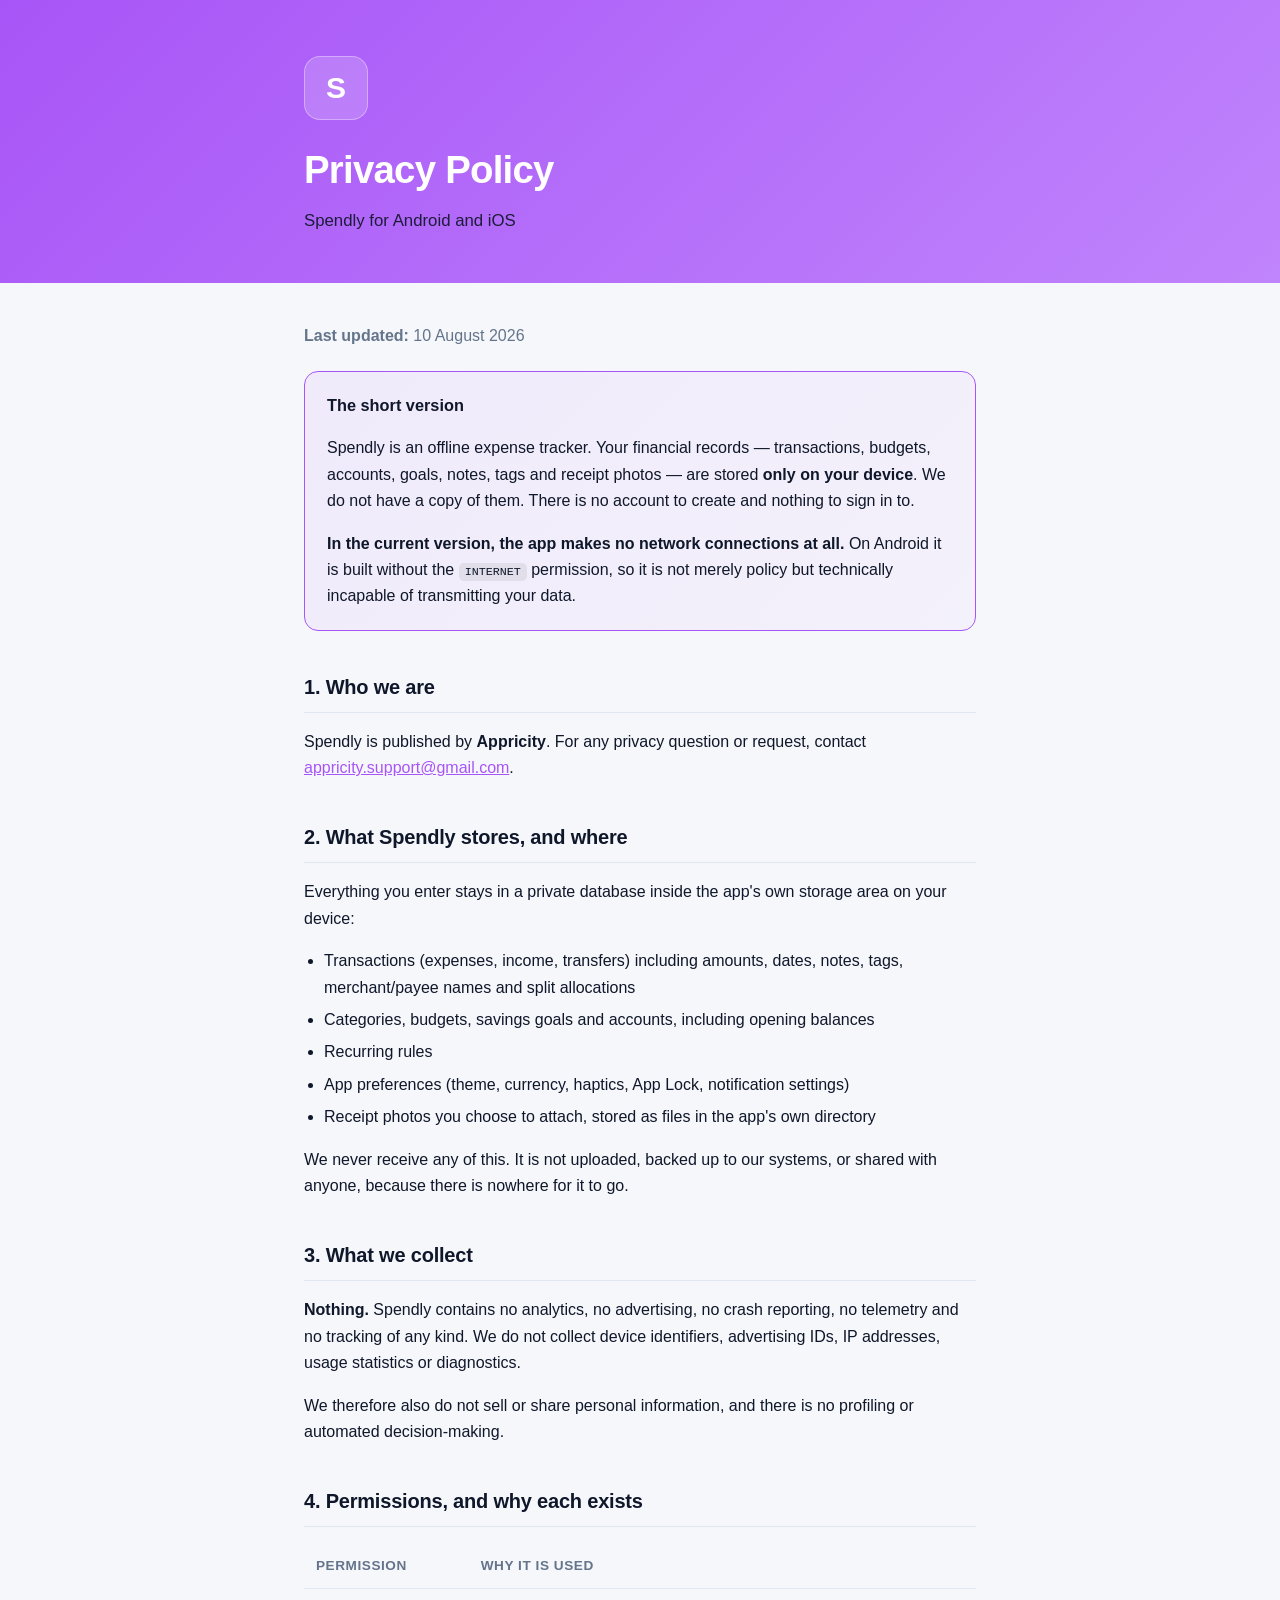
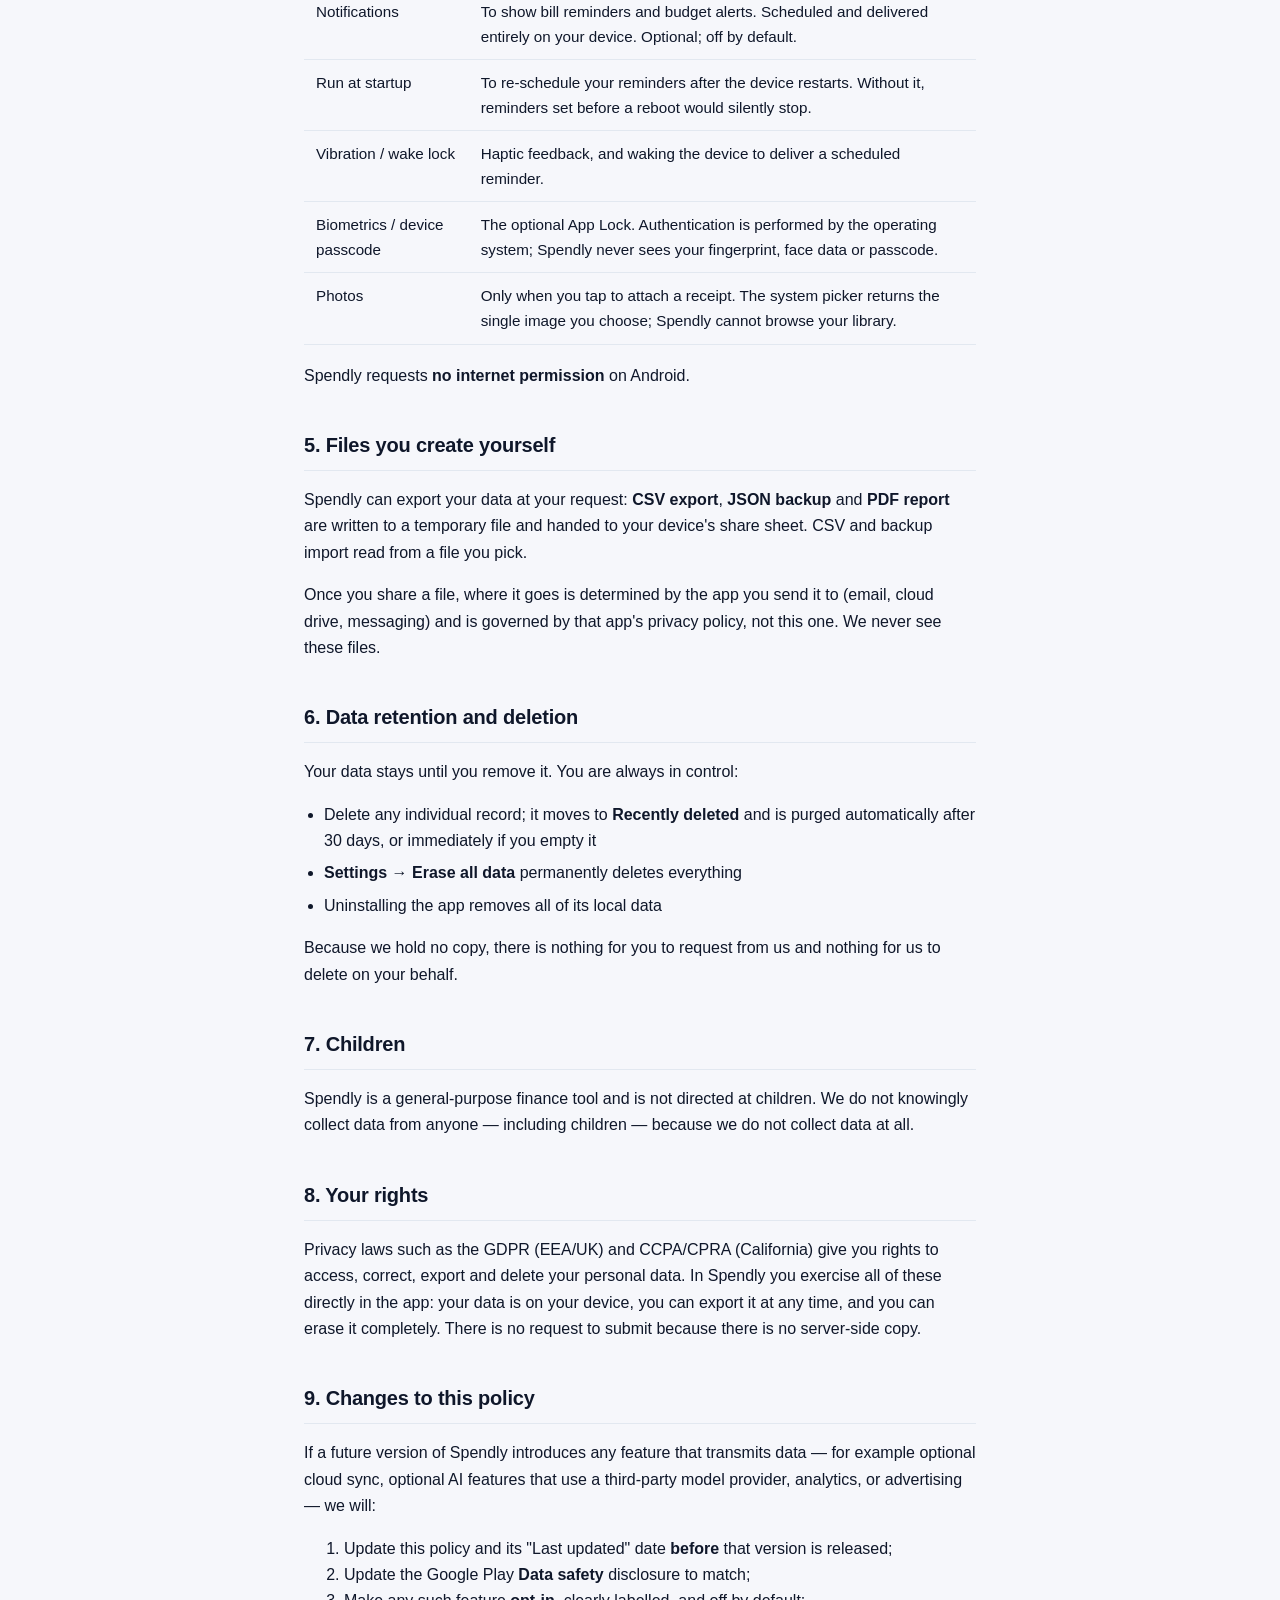
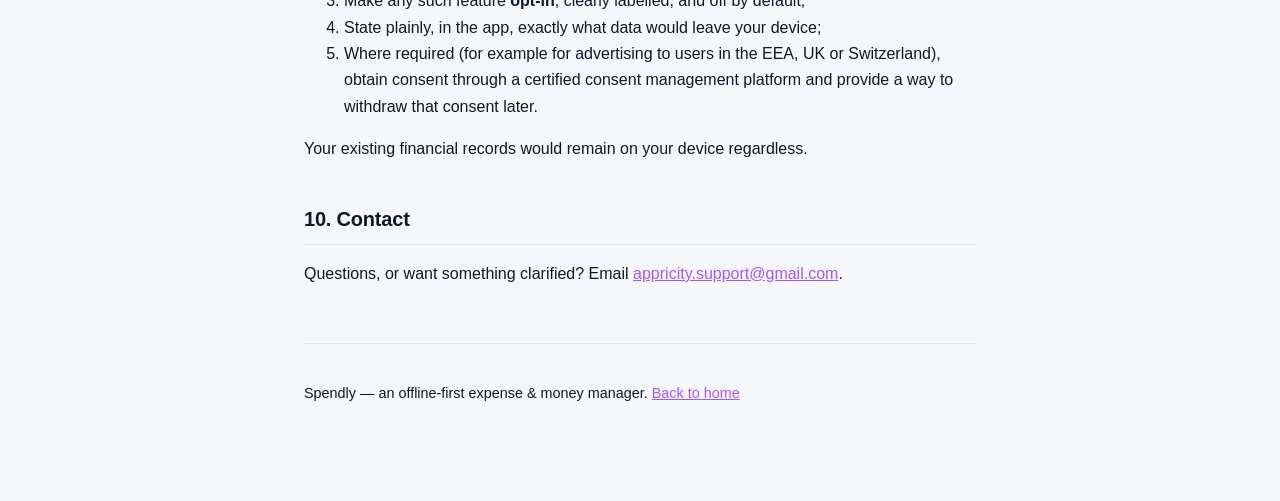
==== privacy.html @ 9eb7418b "Spendly site: landing page and privacy policy" ====
<!doctype html>
<html lang="en">
<head>
<meta charset="utf-8">
<meta name="viewport" content="width=device-width, initial-scale=1">
<title>Privacy Policy — Spendly</title>
<meta name="description" content="Spendly's privacy policy. Spendly is an offline expense tracker: your financial data stays on your device.">
<link rel="stylesheet" href="style.css">
</head>
<body>

<header class="hero">
  <div class="wrap">
    <div class="badge">S</div>
    <h1>Privacy Policy</h1>
    <p>Spendly for Android and iOS</p>
  </div>
</header>

<main class="wrap">

  <p class="muted"><strong>Last updated:</strong> 10 August 2026</p>

  <div class="card highlight">
    <h3 style="margin-top:0">The short version</h3>
    <p>Spendly is an offline expense tracker. Your financial records —
    transactions, budgets, accounts, goals, notes, tags and receipt photos —
    are stored <strong>only on your device</strong>. We do not have a copy of
    them. There is no account to create and nothing to sign in to.</p>
    <p style="margin-bottom:0"><strong>In the current version, the app makes no
    network connections at all.</strong> On Android it is built without the
    <code>INTERNET</code> permission, so it is not merely policy but
    technically incapable of transmitting your data.</p>
  </div>

  <h2>1. Who we are</h2>
  <p>Spendly is published by <strong>Appricity</strong>. For any privacy
  question or request, contact
  <a href="mailto:appricity.support@gmail.com">appricity.support@gmail.com</a>.</p>

  <h2>2. What Spendly stores, and where</h2>
  <p>Everything you enter stays in a private database inside the app's own
  storage area on your device:</p>
  <ul class="clean">
    <li>Transactions (expenses, income, transfers) including amounts, dates,
      notes, tags, merchant/payee names and split allocations</li>
    <li>Categories, budgets, savings goals and accounts, including opening
      balances</li>
    <li>Recurring rules</li>
    <li>App preferences (theme, currency, haptics, App Lock, notification
      settings)</li>
    <li>Receipt photos you choose to attach, stored as files in the app's own
      directory</li>
  </ul>
  <p>We never receive any of this. It is not uploaded, backed up to our
  systems, or shared with anyone, because there is nowhere for it to go.</p>

  <h2>3. What we collect</h2>
  <p><strong>Nothing.</strong> Spendly contains no analytics, no advertising,
  no crash reporting, no telemetry and no tracking of any kind. We do not
  collect device identifiers, advertising IDs, IP addresses, usage statistics
  or diagnostics.</p>
  <p>We therefore also do not sell or share personal information, and there is
  no profiling or automated decision-making.</p>

  <h2>4. Permissions, and why each exists</h2>
  <table>
    <tr><th>Permission</th><th>Why it is used</th></tr>
    <tr><td>Notifications</td><td>To show bill reminders and budget alerts.
      Scheduled and delivered entirely on your device. Optional; off by
      default.</td></tr>
    <tr><td>Run at startup</td><td>To re-schedule your reminders after the
      device restarts. Without it, reminders set before a reboot would
      silently stop.</td></tr>
    <tr><td>Vibration / wake lock</td><td>Haptic feedback, and waking the
      device to deliver a scheduled reminder.</td></tr>
    <tr><td>Biometrics / device passcode</td><td>The optional App Lock.
      Authentication is performed by the operating system; Spendly never sees
      your fingerprint, face data or passcode.</td></tr>
    <tr><td>Photos</td><td>Only when you tap to attach a receipt. The system
      picker returns the single image you choose; Spendly cannot browse your
      library.</td></tr>
  </table>
  <p>Spendly requests <strong>no internet permission</strong> on Android.</p>

  <h2>5. Files you create yourself</h2>
  <p>Spendly can export your data at your request: <strong>CSV export</strong>,
  <strong>JSON backup</strong> and <strong>PDF report</strong> are written to a
  temporary file and handed to your device's share sheet. CSV and backup import
  read from a file you pick.</p>
  <p>Once you share a file, where it goes is determined by the app you send it
  to (email, cloud drive, messaging) and is governed by that app's privacy
  policy, not this one. We never see these files.</p>

  <h2>6. Data retention and deletion</h2>
  <p>Your data stays until you remove it. You are always in control:</p>
  <ul class="clean">
    <li>Delete any individual record; it moves to <strong>Recently
      deleted</strong> and is purged automatically after 30 days, or
      immediately if you empty it</li>
    <li><strong>Settings → Erase all data</strong> permanently deletes
      everything</li>
    <li>Uninstalling the app removes all of its local data</li>
  </ul>
  <p>Because we hold no copy, there is nothing for you to request from us and
  nothing for us to delete on your behalf.</p>

  <h2>7. Children</h2>
  <p>Spendly is a general-purpose finance tool and is not directed at children.
  We do not knowingly collect data from anyone — including children — because
  we do not collect data at all.</p>

  <h2>8. Your rights</h2>
  <p>Privacy laws such as the GDPR (EEA/UK) and CCPA/CPRA (California) give you
  rights to access, correct, export and delete your personal data. In Spendly
  you exercise all of these directly in the app: your data is on your device,
  you can export it at any time, and you can erase it completely. There is no
  request to submit because there is no server-side copy.</p>

  <h2>9. Changes to this policy</h2>
  <p>If a future version of Spendly introduces any feature that transmits data
  — for example optional cloud sync, optional AI features that use a
  third-party model provider, analytics, or advertising — we will:</p>
  <ol>
    <li>Update this policy and its "Last updated" date <strong>before</strong>
      that version is released;</li>
    <li>Update the Google Play <strong>Data safety</strong> disclosure to
      match;</li>
    <li>Make any such feature <strong>opt-in</strong>, clearly labelled, and
      off by default;</li>
    <li>State plainly, in the app, exactly what data would leave your
      device;</li>
    <li>Where required (for example for advertising to users in the EEA, UK or
      Switzerland), obtain consent through a certified consent management
      platform and provide a way to withdraw that consent later.</li>
  </ol>
  <p>Your existing financial records would remain on your device regardless.</p>

  <h2>10. Contact</h2>
  <p>Questions, or want something clarified? Email
  <a href="mailto:appricity.support@gmail.com">appricity.support@gmail.com</a>.</p>

  <footer>
    <p>Spendly — an offline-first expense &amp; money manager.
    <a href="index.html">Back to home</a></p>
  </footer>

</main>
</body>
</html>
---- style.css ----
/* Spendly site — self-contained, no external requests.
   A privacy policy that loaded third-party fonts and trackers would be
   its own punchline, so everything here is local. */

:root {
  --accent: #a855f7;
  --accent-2: #c084fc;
  --bg: #f6f7fb;
  --surface: #ffffff;
  --text: #0f172a;
  --muted: #64748b;
  --line: #e2e8f0;
}

@media (prefers-color-scheme: dark) {
  :root {
    --bg: #0b1220;
    --surface: #0f172a;
    --text: #f8fafc;
    --muted: #94a3b8;
    --line: #1e293b;
  }
}

* { box-sizing: border-box; }

body {
  margin: 0;
  padding: 0;
  background: var(--bg);
  color: var(--text);
  font-family: -apple-system, BlinkMacSystemFont, "Segoe UI", Roboto,
    "Helvetica Neue", Arial, sans-serif;
  line-height: 1.65;
  -webkit-font-smoothing: antialiased;
}

.wrap { max-width: 720px; margin: 0 auto; padding: 0 24px 80px; }

header.hero {
  background: linear-gradient(135deg, var(--accent), var(--accent-2));
  color: #fff;
  padding: 56px 24px 48px;
  margin-bottom: 40px;
}

header.hero .wrap { padding-bottom: 0; }

.badge {
  display: inline-flex;
  align-items: center;
  justify-content: center;
  width: 64px; height: 64px;
  border-radius: 16px;
  background: rgba(255, 255, 255, 0.18);
  border: 1px solid rgba(255, 255, 255, 0.35);
  font-size: 30px; font-weight: 700;
  margin-bottom: 18px;
}

header.hero h1 { margin: 0 0 6px; font-size: 2.4rem; letter-spacing: -0.02em; }
header.hero p { margin: 0; opacity: 0.92; font-size: 1.05rem; }

h2 {
  margin: 40px 0 12px;
  font-size: 1.25rem;
  letter-spacing: -0.01em;
  padding-bottom: 8px;
  border-bottom: 1px solid var(--line);
}

h3 { margin: 28px 0 8px; font-size: 1.02rem; }

p, li { color: var(--text); }
.muted { color: var(--muted); }

a { color: var(--accent); }
@media (prefers-color-scheme: dark) { a { color: var(--accent-2); } }

.card {
  background: var(--surface);
  border: 1px solid var(--line);
  border-radius: 14px;
  padding: 20px 22px;
  margin: 22px 0;
}

.card.highlight {
  border-color: var(--accent);
  background: linear-gradient(
    135deg, rgba(168, 85, 247, 0.08), rgba(192, 132, 252, 0.05));
}

table { width: 100%; border-collapse: collapse; margin: 18px 0; font-size: 0.95rem; }
th, td { text-align: left; padding: 10px 12px; border-bottom: 1px solid var(--line); vertical-align: top; }
th { color: var(--muted); font-weight: 600; font-size: 0.85rem; text-transform: uppercase; letter-spacing: 0.04em; }

code {
  background: rgba(127, 127, 127, 0.14);
  padding: 2px 6px; border-radius: 5px;
  font-size: 0.9em;
}

footer {
  border-top: 1px solid var(--line);
  margin-top: 56px; padding-top: 24px;
  color: var(--muted); font-size: 0.9rem;
}

.cta {
  display: inline-block;
  background: var(--accent); color: #fff;
  text-decoration: none; font-weight: 600;
  padding: 12px 22px; border-radius: 12px;
  margin-top: 8px;
}

ul.clean { padding-left: 20px; }
ul.clean li { margin: 6px 0; }
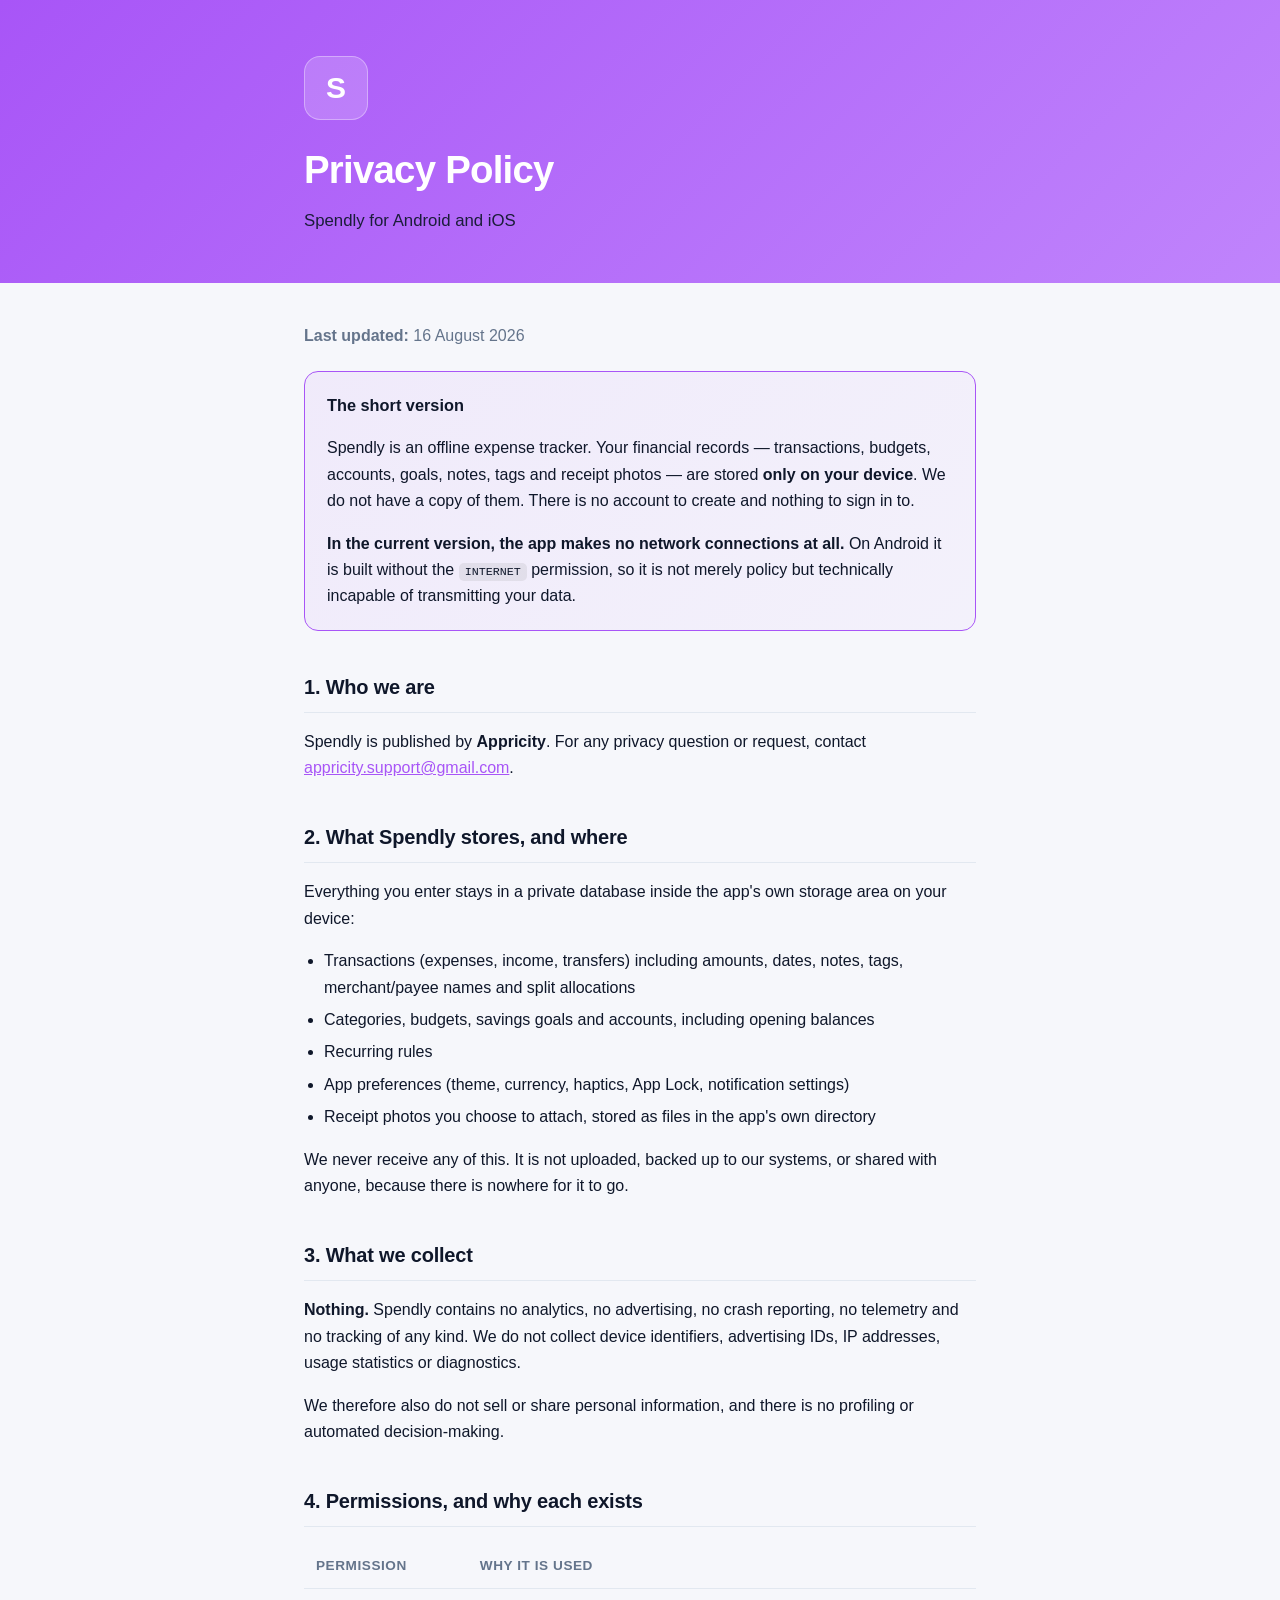
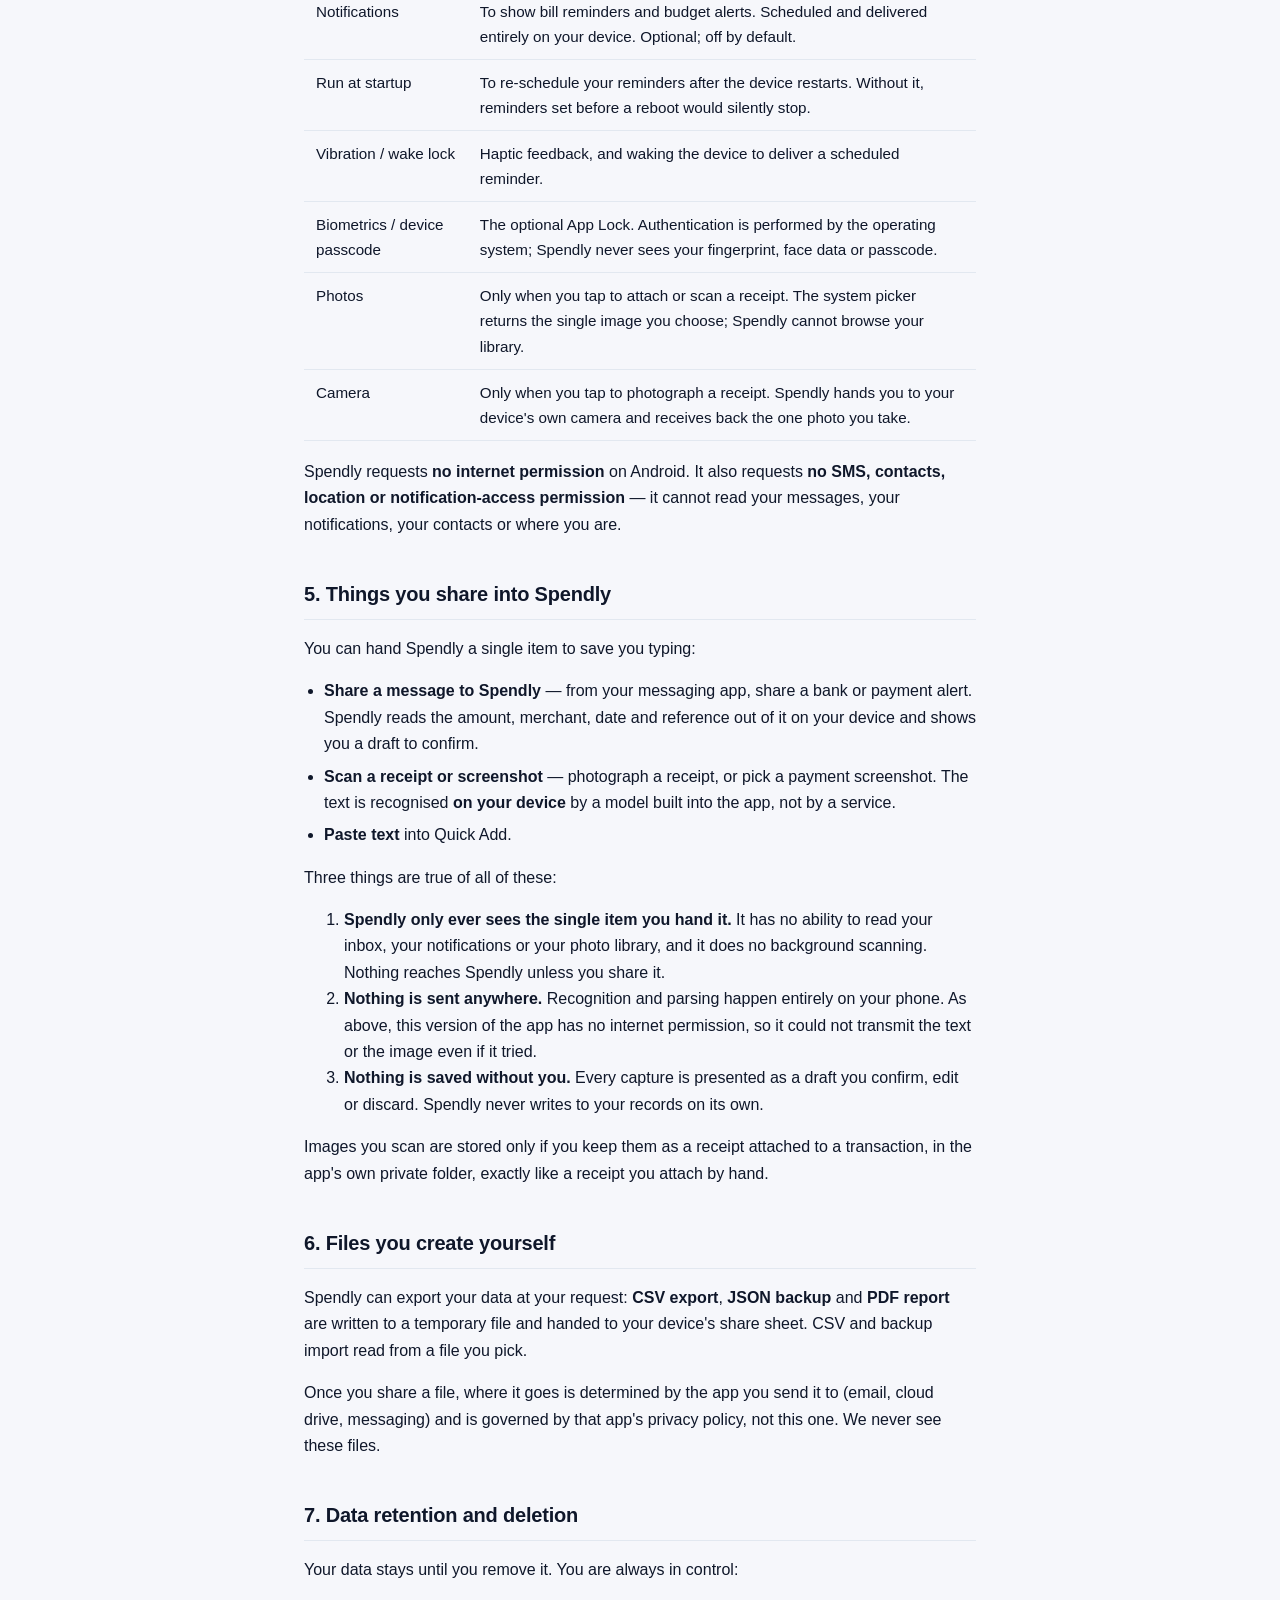
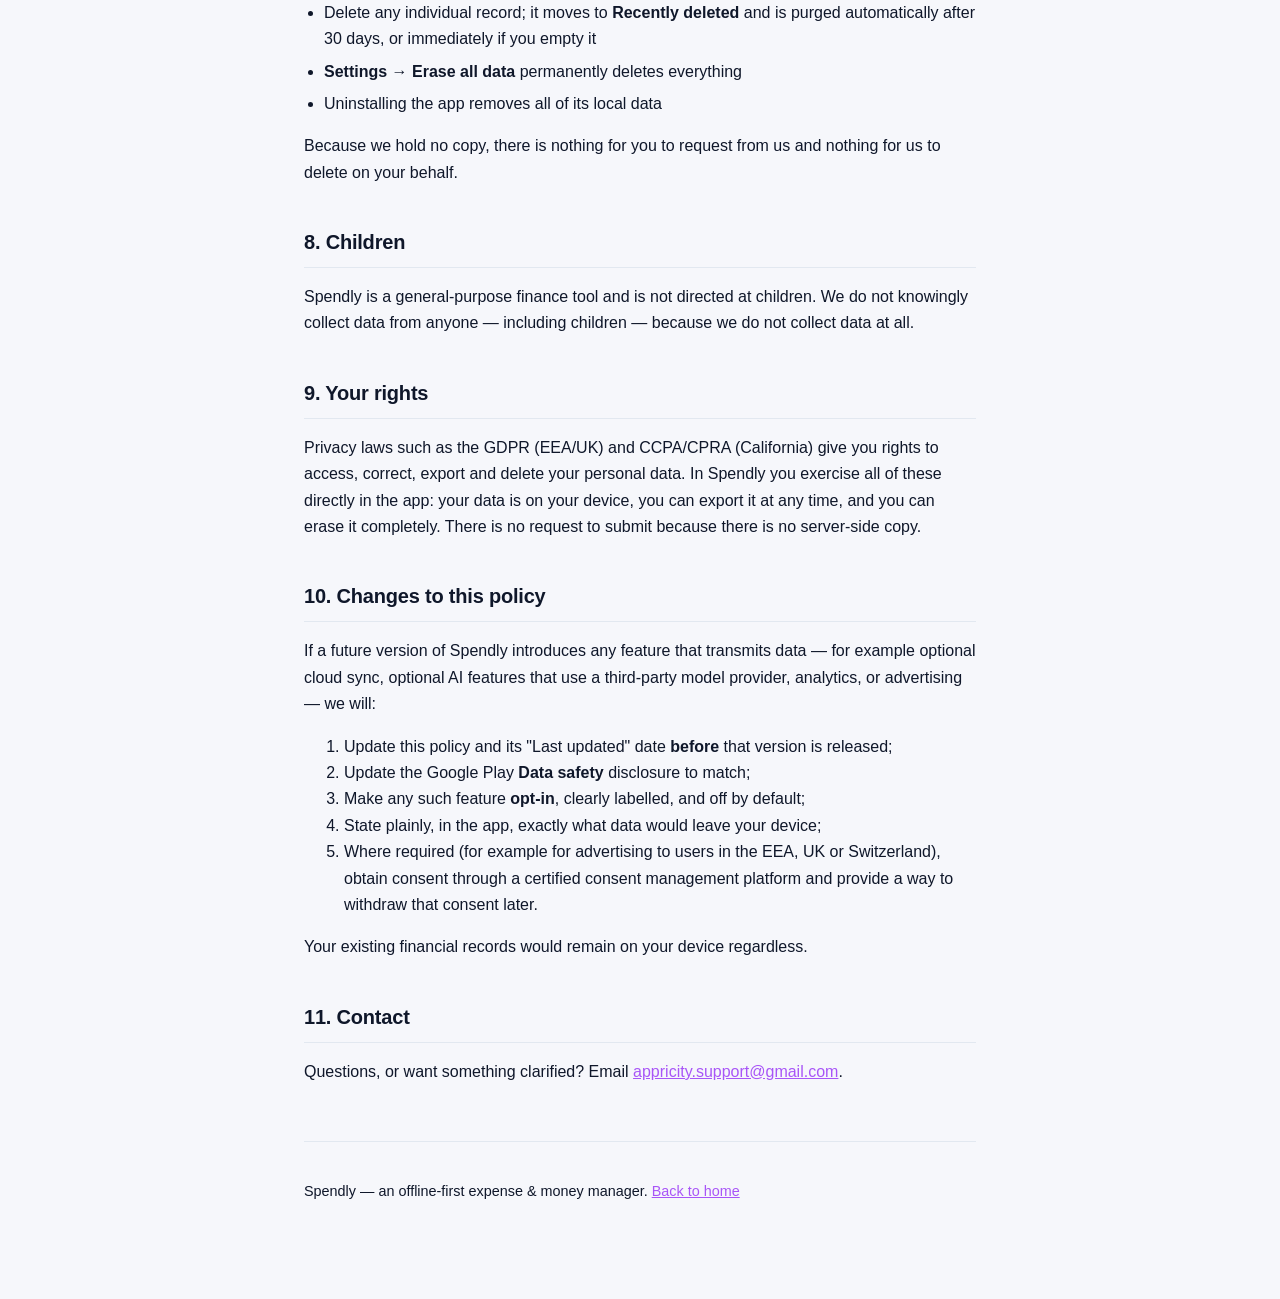
==== commit 675be5dc: "Document capture features: shared messages and receipt scanning Mirrors docs/PRIVACY.md in the app r" ====
--- a/privacy.html
+++ b/privacy.html
@@ -19,7 +19,7 @@
 
 <main class="wrap">
 
-  <p class="muted"><strong>Last updated:</strong> 10 August 2026</p>
+  <p class="muted"><strong>Last updated:</strong> 16 August 2026</p>
 
   <div class="card highlight">
     <h3 style="margin-top:0">The short version</h3>
@@ -77,13 +77,49 @@
     <tr><td>Biometrics / device passcode</td><td>The optional App Lock.
       Authentication is performed by the operating system; Spendly never sees
       your fingerprint, face data or passcode.</td></tr>
-    <tr><td>Photos</td><td>Only when you tap to attach a receipt. The system
-      picker returns the single image you choose; Spendly cannot browse your
-      library.</td></tr>
+    <tr><td>Photos</td><td>Only when you tap to attach or scan a receipt. The
+      system picker returns the single image you choose; Spendly cannot browse
+      your library.</td></tr>
+    <tr><td>Camera</td><td>Only when you tap to photograph a receipt. Spendly
+      hands you to your device's own camera and receives back the one photo you
+      take.</td></tr>
   </table>
-  <p>Spendly requests <strong>no internet permission</strong> on Android.</p>
+  <p>Spendly requests <strong>no internet permission</strong> on Android. It
+  also requests <strong>no SMS, contacts, location or notification-access
+  permission</strong> — it cannot read your messages, your notifications, your
+  contacts or where you are.</p>
 
-  <h2>5. Files you create yourself</h2>
+  <h2>5. Things you share into Spendly</h2>
+  <p>You can hand Spendly a single item to save you typing:</p>
+  <ul class="clean">
+    <li><strong>Share a message to Spendly</strong> — from your messaging app,
+      share a bank or payment alert. Spendly reads the amount, merchant, date
+      and reference out of it on your device and shows you a draft to
+      confirm.</li>
+    <li><strong>Scan a receipt or screenshot</strong> — photograph a receipt,
+      or pick a payment screenshot. The text is recognised <strong>on your
+      device</strong> by a model built into the app, not by a service.</li>
+    <li><strong>Paste text</strong> into Quick Add.</li>
+  </ul>
+  <p>Three things are true of all of these:</p>
+  <ol>
+    <li><strong>Spendly only ever sees the single item you hand it.</strong> It
+      has no ability to read your inbox, your notifications or your photo
+      library, and it does no background scanning. Nothing reaches Spendly
+      unless you share it.</li>
+    <li><strong>Nothing is sent anywhere.</strong> Recognition and parsing
+      happen entirely on your phone. As above, this version of the app has no
+      internet permission, so it could not transmit the text or the image even
+      if it tried.</li>
+    <li><strong>Nothing is saved without you.</strong> Every capture is
+      presented as a draft you confirm, edit or discard. Spendly never writes
+      to your records on its own.</li>
+  </ol>
+  <p>Images you scan are stored only if you keep them as a receipt attached to
+  a transaction, in the app's own private folder, exactly like a receipt you
+  attach by hand.</p>
+
+  <h2>6. Files you create yourself</h2>
   <p>Spendly can export your data at your request: <strong>CSV export</strong>,
   <strong>JSON backup</strong> and <strong>PDF report</strong> are written to a
   temporary file and handed to your device's share sheet. CSV and backup import
@@ -92,7 +128,7 @@
   to (email, cloud drive, messaging) and is governed by that app's privacy
   policy, not this one. We never see these files.</p>
 
-  <h2>6. Data retention and deletion</h2>
+  <h2>7. Data retention and deletion</h2>
   <p>Your data stays until you remove it. You are always in control:</p>
   <ul class="clean">
     <li>Delete any individual record; it moves to <strong>Recently
@@ -105,19 +141,19 @@
   <p>Because we hold no copy, there is nothing for you to request from us and
   nothing for us to delete on your behalf.</p>
 
-  <h2>7. Children</h2>
+  <h2>8. Children</h2>
   <p>Spendly is a general-purpose finance tool and is not directed at children.
   We do not knowingly collect data from anyone — including children — because
   we do not collect data at all.</p>
 
-  <h2>8. Your rights</h2>
+  <h2>9. Your rights</h2>
   <p>Privacy laws such as the GDPR (EEA/UK) and CCPA/CPRA (California) give you
   rights to access, correct, export and delete your personal data. In Spendly
   you exercise all of these directly in the app: your data is on your device,
   you can export it at any time, and you can erase it completely. There is no
   request to submit because there is no server-side copy.</p>
 
-  <h2>9. Changes to this policy</h2>
+  <h2>10. Changes to this policy</h2>
   <p>If a future version of Spendly introduces any feature that transmits data
   — for example optional cloud sync, optional AI features that use a
   third-party model provider, analytics, or advertising — we will:</p>
@@ -136,7 +172,7 @@
   </ol>
   <p>Your existing financial records would remain on your device regardless.</p>
 
-  <h2>10. Contact</h2>
+  <h2>11. Contact</h2>
   <p>Questions, or want something clarified? Email
   <a href="mailto:appricity.support@gmail.com">appricity.support@gmail.com</a>.</p>
 
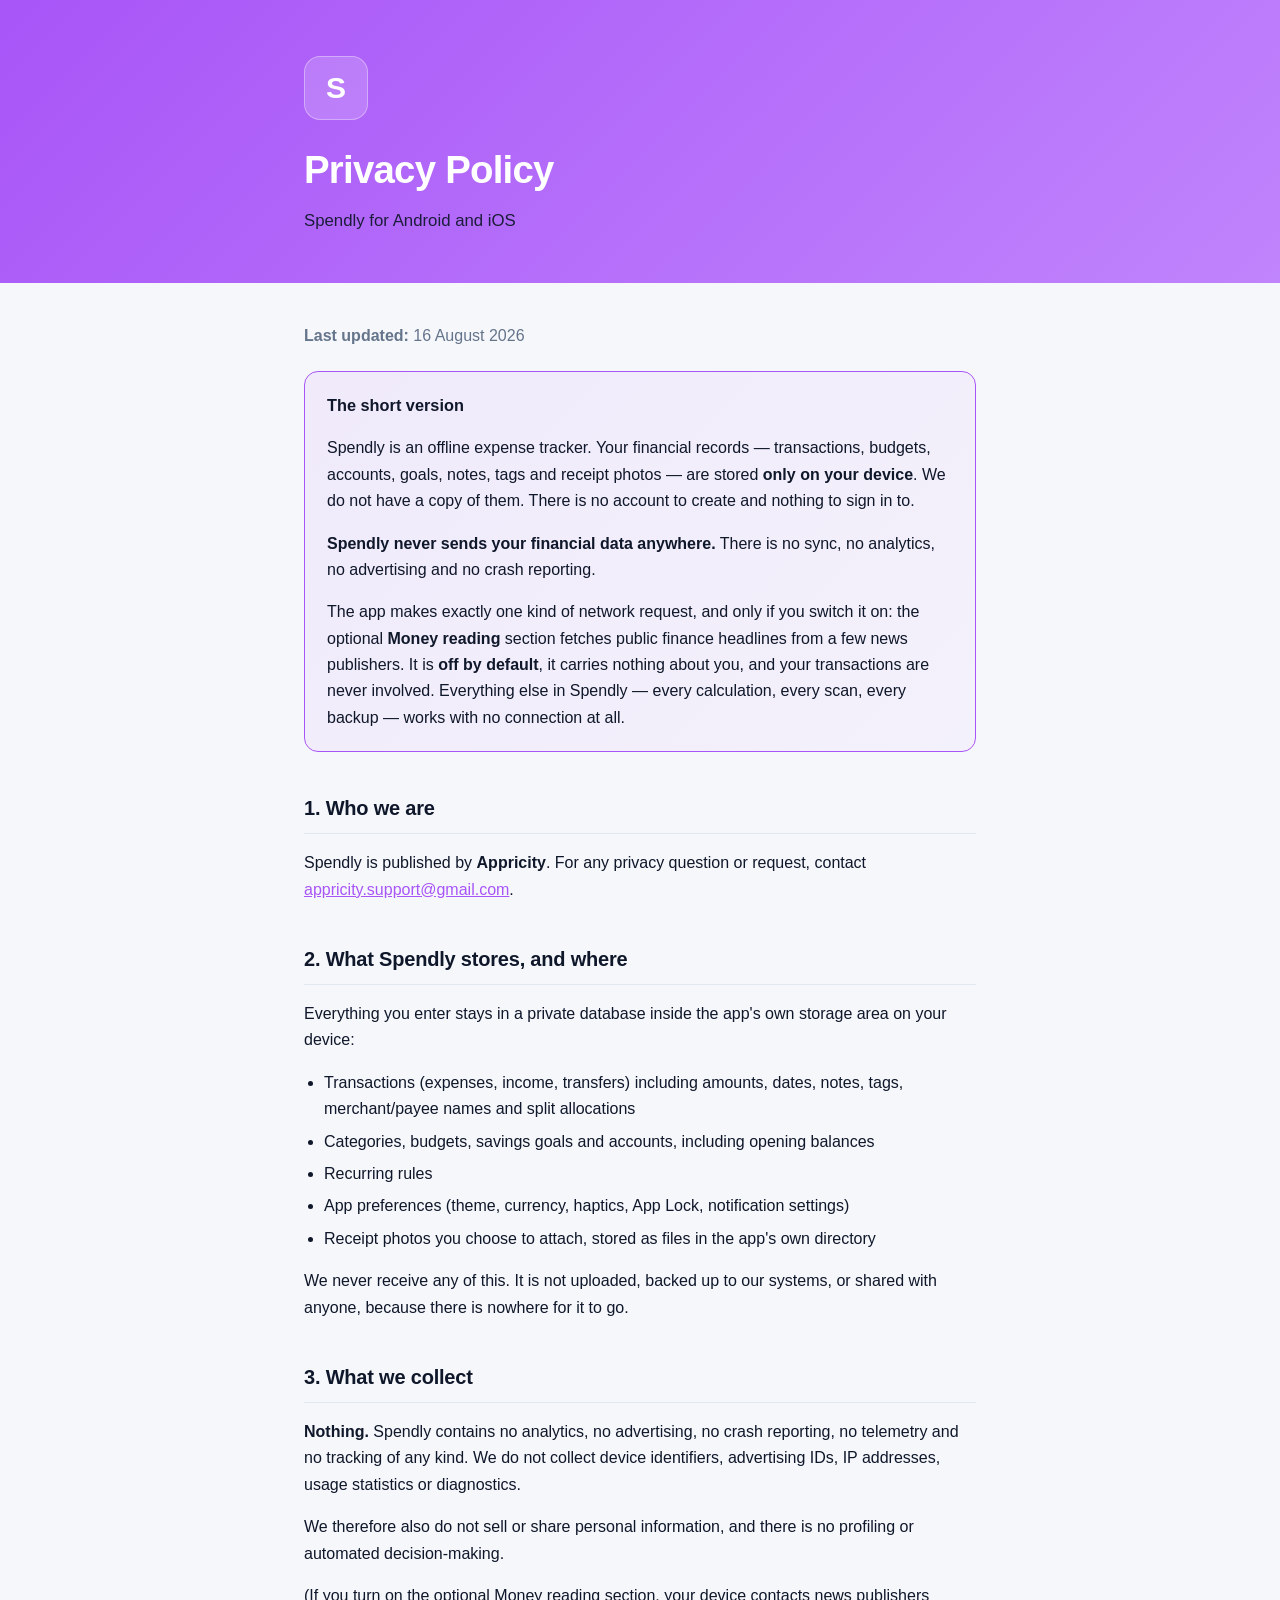
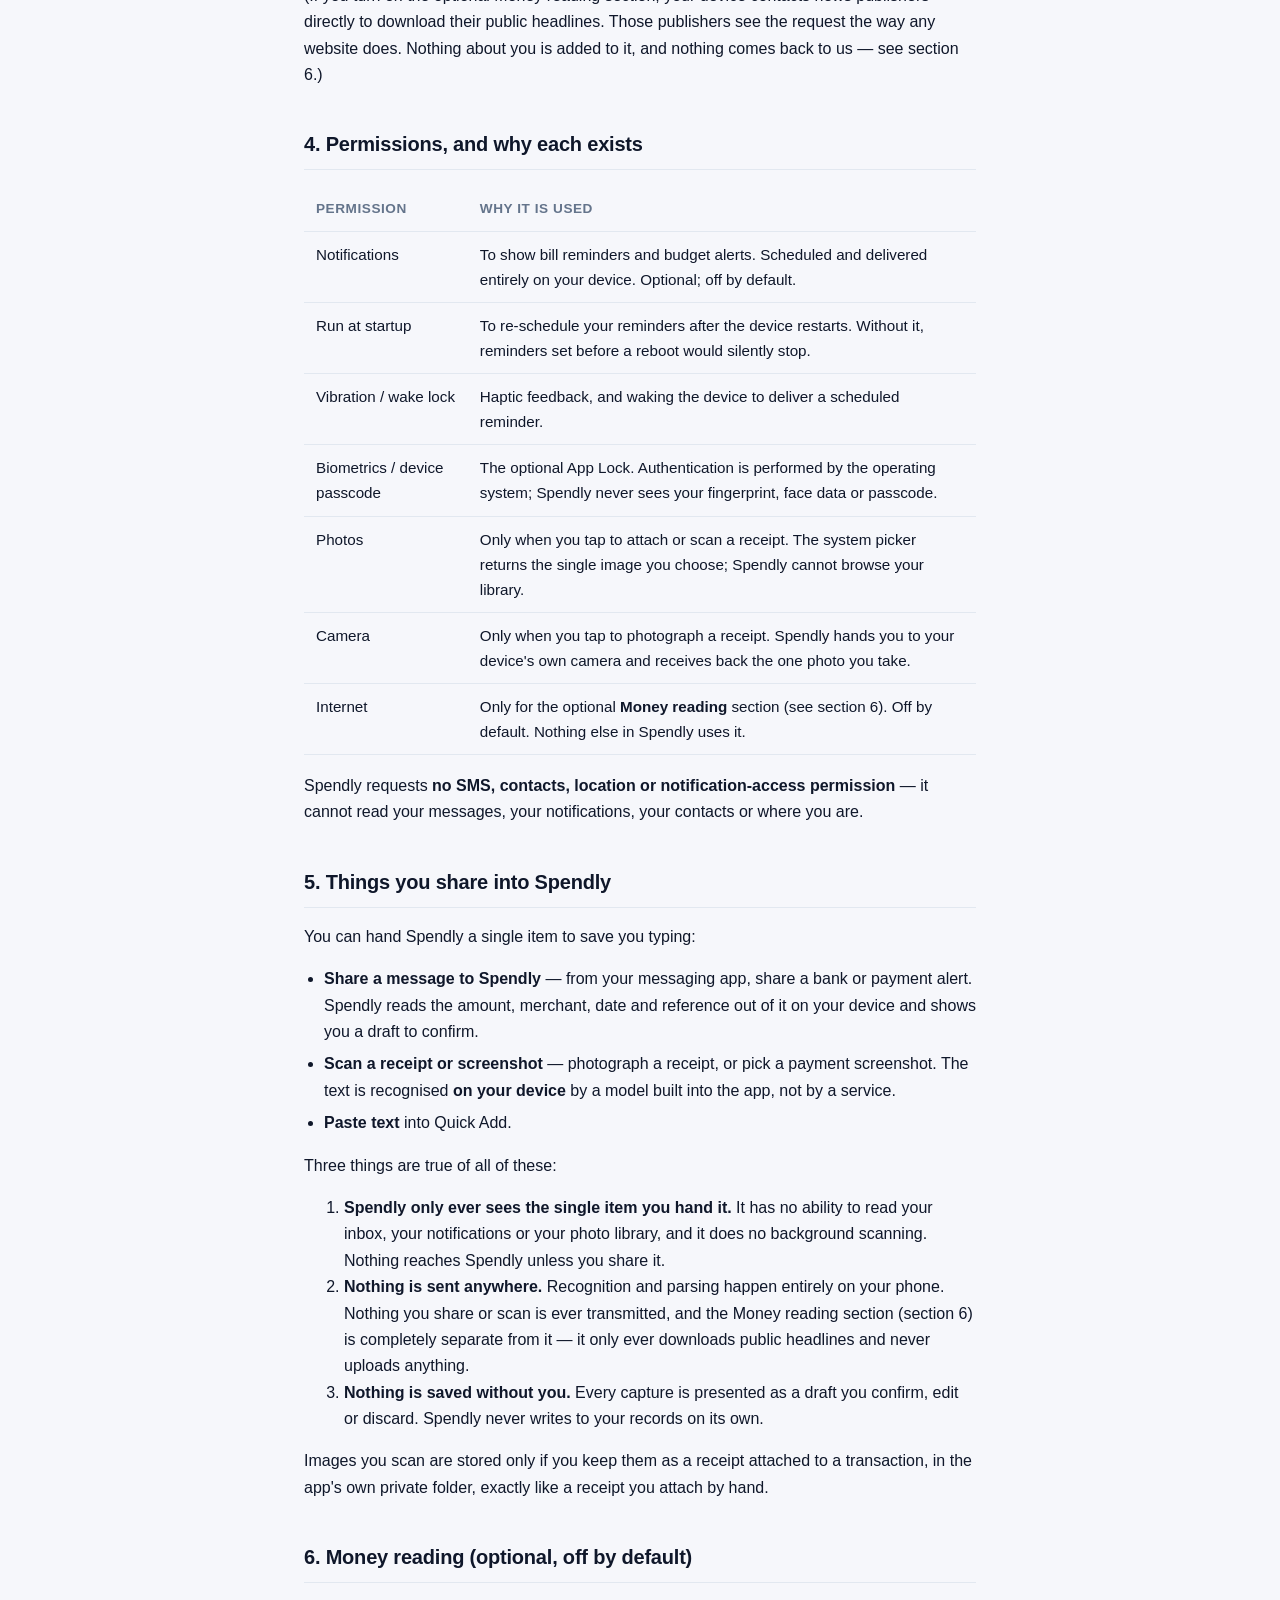
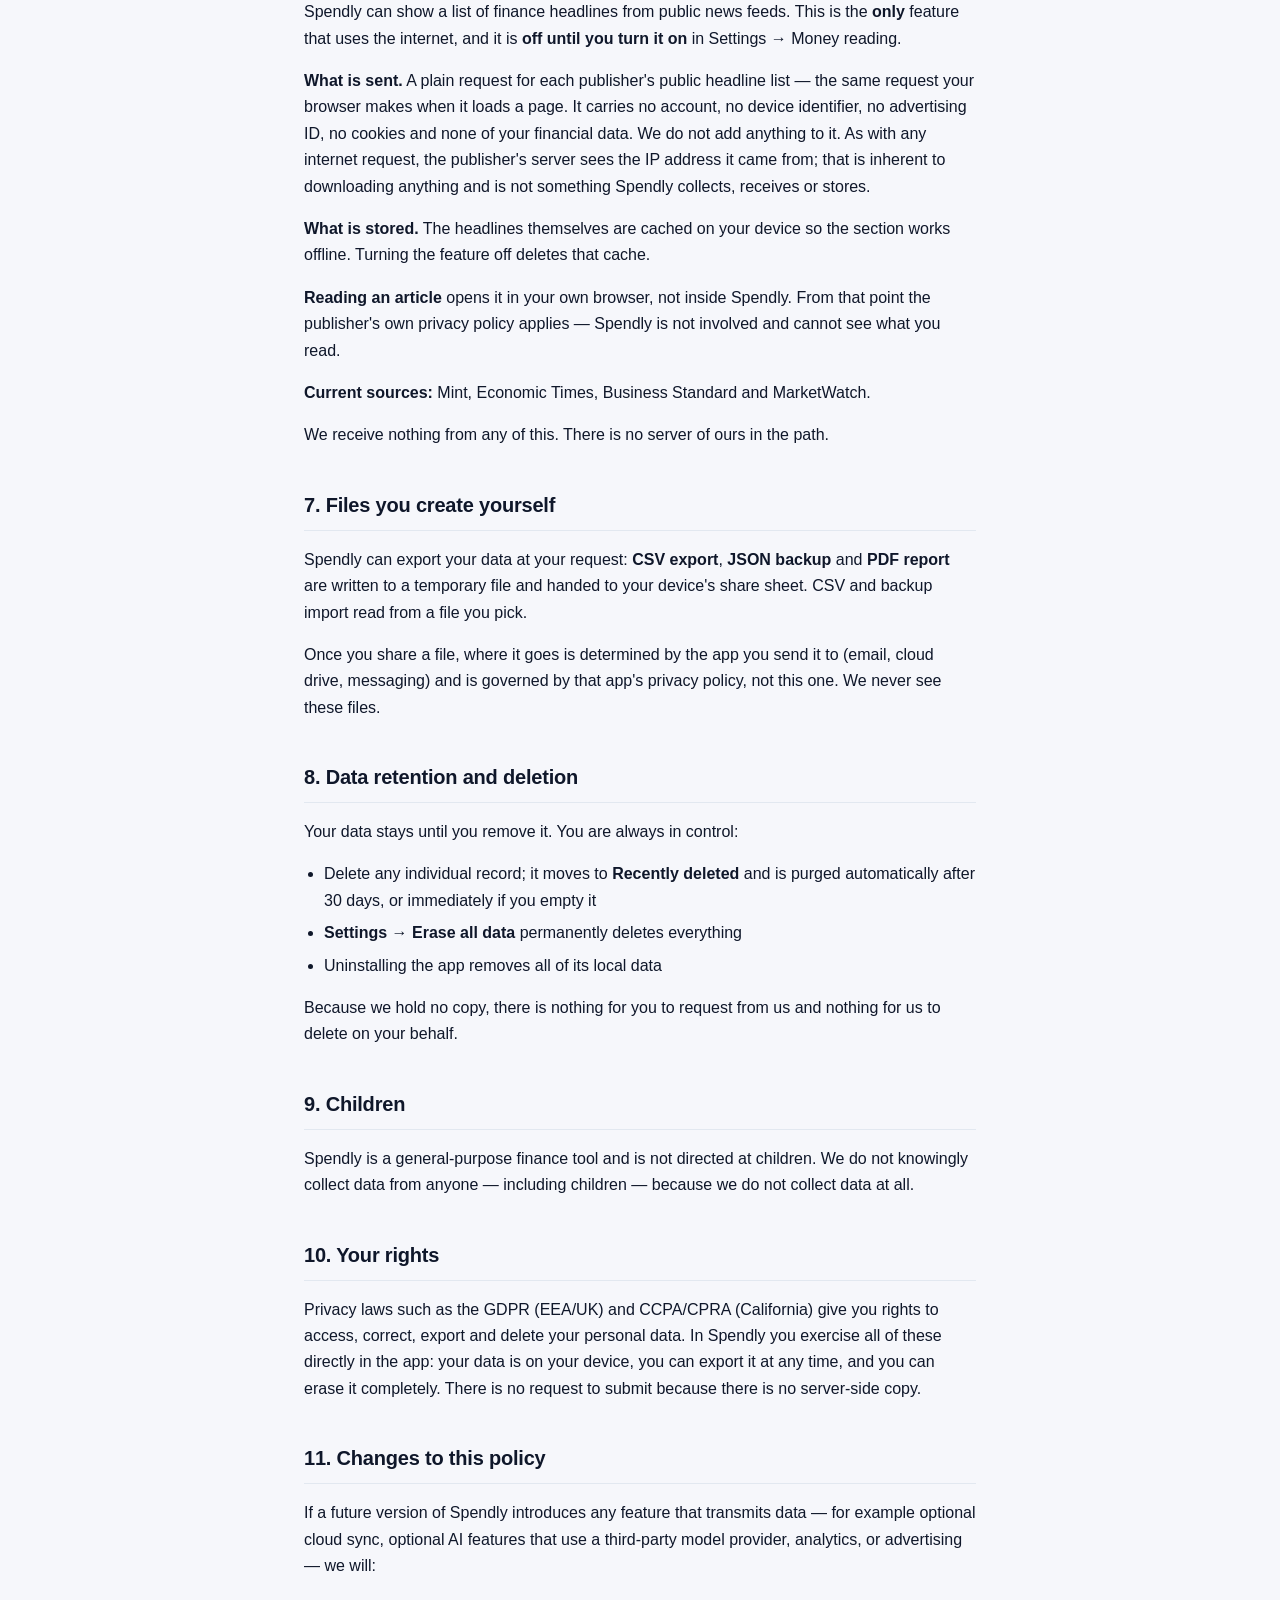
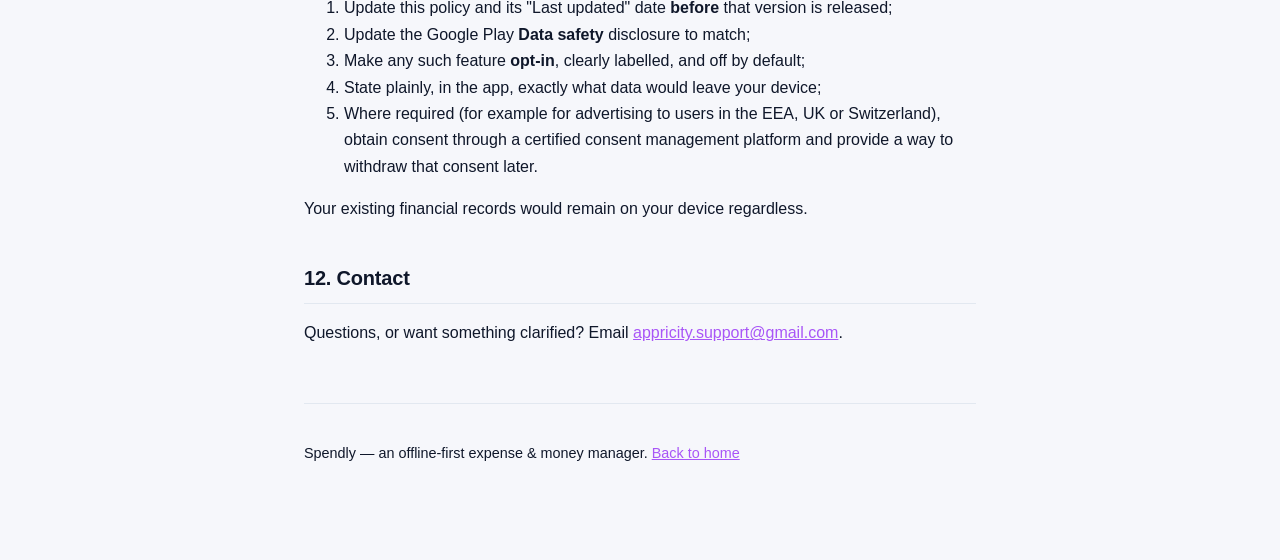
==== commit c7a18790: "Rewrite the privacy claim now that the app can reach the network Ships in the same commit as nothing" ====
--- a/privacy.html
+++ b/privacy.html
@@ -27,10 +27,15 @@
     transactions, budgets, accounts, goals, notes, tags and receipt photos —
     are stored <strong>only on your device</strong>. We do not have a copy of
     them. There is no account to create and nothing to sign in to.</p>
-    <p style="margin-bottom:0"><strong>In the current version, the app makes no
-    network connections at all.</strong> On Android it is built without the
-    <code>INTERNET</code> permission, so it is not merely policy but
-    technically incapable of transmitting your data.</p>
+    <p><strong>Spendly never sends your financial data anywhere.</strong>
+    There is no sync, no analytics, no advertising and no crash reporting.</p>
+    <p style="margin-bottom:0">The app makes exactly one kind of network
+    request, and only if you switch it on: the optional <strong>Money
+    reading</strong> section fetches public finance headlines from a few news
+    publishers. It is <strong>off by default</strong>, it carries nothing about
+    you, and your transactions are never involved. Everything else in Spendly —
+    every calculation, every scan, every backup — works with no connection at
+    all.</p>
   </div>
 
   <h2>1. Who we are</h2>
@@ -62,6 +67,10 @@
   or diagnostics.</p>
   <p>We therefore also do not sell or share personal information, and there is
   no profiling or automated decision-making.</p>
+  <p>(If you turn on the optional Money reading section, your device contacts
+  news publishers directly to download their public headlines. Those publishers
+  see the request the way any website does. Nothing about you is added to it,
+  and nothing comes back to us — see section 6.)</p>
 
   <h2>4. Permissions, and why each exists</h2>
   <table>
@@ -83,11 +92,13 @@
     <tr><td>Camera</td><td>Only when you tap to photograph a receipt. Spendly
       hands you to your device's own camera and receives back the one photo you
       take.</td></tr>
+    <tr><td>Internet</td><td>Only for the optional <strong>Money reading</strong>
+      section (see section 6). Off by default. Nothing else in Spendly uses
+      it.</td></tr>
   </table>
-  <p>Spendly requests <strong>no internet permission</strong> on Android. It
-  also requests <strong>no SMS, contacts, location or notification-access
-  permission</strong> — it cannot read your messages, your notifications, your
-  contacts or where you are.</p>
+  <p>Spendly requests <strong>no SMS, contacts, location or
+  notification-access permission</strong> — it cannot read your messages, your
+  notifications, your contacts or where you are.</p>
 
   <h2>5. Things you share into Spendly</h2>
   <p>You can hand Spendly a single item to save you typing:</p>
@@ -108,9 +119,10 @@
       library, and it does no background scanning. Nothing reaches Spendly
       unless you share it.</li>
     <li><strong>Nothing is sent anywhere.</strong> Recognition and parsing
-      happen entirely on your phone. As above, this version of the app has no
-      internet permission, so it could not transmit the text or the image even
-      if it tried.</li>
+      happen entirely on your phone. Nothing you share or scan is ever
+      transmitted, and the Money reading section (section 6) is completely
+      separate from it — it only ever downloads public headlines and never
+      uploads anything.</li>
     <li><strong>Nothing is saved without you.</strong> Every capture is
       presented as a draft you confirm, edit or discard. Spendly never writes
       to your records on its own.</li>
@@ -119,7 +131,30 @@
   a transaction, in the app's own private folder, exactly like a receipt you
   attach by hand.</p>
 
-  <h2>6. Files you create yourself</h2>
+  <h2>6. Money reading (optional, off by default)</h2>
+  <p>Spendly can show a list of finance headlines from public news feeds. This
+  is the <strong>only</strong> feature that uses the internet, and it is
+  <strong>off until you turn it on</strong> in Settings &rarr; Money
+  reading.</p>
+  <p><strong>What is sent.</strong> A plain request for each publisher's public
+  headline list — the same request your browser makes when it loads a page. It
+  carries no account, no device identifier, no advertising ID, no cookies and
+  none of your financial data. We do not add anything to it. As with any
+  internet request, the publisher's server sees the IP address it came from;
+  that is inherent to downloading anything and is not something Spendly
+  collects, receives or stores.</p>
+  <p><strong>What is stored.</strong> The headlines themselves are cached on
+  your device so the section works offline. Turning the feature off deletes
+  that cache.</p>
+  <p><strong>Reading an article</strong> opens it in your own browser, not
+  inside Spendly. From that point the publisher's own privacy policy applies —
+  Spendly is not involved and cannot see what you read.</p>
+  <p><strong>Current sources:</strong> Mint, Economic Times, Business Standard
+  and MarketWatch.</p>
+  <p>We receive nothing from any of this. There is no server of ours in the
+  path.</p>
+
+  <h2>7. Files you create yourself</h2>
   <p>Spendly can export your data at your request: <strong>CSV export</strong>,
   <strong>JSON backup</strong> and <strong>PDF report</strong> are written to a
   temporary file and handed to your device's share sheet. CSV and backup import
@@ -128,7 +163,7 @@
   to (email, cloud drive, messaging) and is governed by that app's privacy
   policy, not this one. We never see these files.</p>
 
-  <h2>7. Data retention and deletion</h2>
+  <h2>8. Data retention and deletion</h2>
   <p>Your data stays until you remove it. You are always in control:</p>
   <ul class="clean">
     <li>Delete any individual record; it moves to <strong>Recently
@@ -141,19 +176,19 @@
   <p>Because we hold no copy, there is nothing for you to request from us and
   nothing for us to delete on your behalf.</p>
 
-  <h2>8. Children</h2>
+  <h2>9. Children</h2>
   <p>Spendly is a general-purpose finance tool and is not directed at children.
   We do not knowingly collect data from anyone — including children — because
   we do not collect data at all.</p>
 
-  <h2>9. Your rights</h2>
+  <h2>10. Your rights</h2>
   <p>Privacy laws such as the GDPR (EEA/UK) and CCPA/CPRA (California) give you
   rights to access, correct, export and delete your personal data. In Spendly
   you exercise all of these directly in the app: your data is on your device,
   you can export it at any time, and you can erase it completely. There is no
   request to submit because there is no server-side copy.</p>
 
-  <h2>10. Changes to this policy</h2>
+  <h2>11. Changes to this policy</h2>
   <p>If a future version of Spendly introduces any feature that transmits data
   — for example optional cloud sync, optional AI features that use a
   third-party model provider, analytics, or advertising — we will:</p>
@@ -172,7 +207,7 @@
   </ol>
   <p>Your existing financial records would remain on your device regardless.</p>
 
-  <h2>11. Contact</h2>
+  <h2>12. Contact</h2>
   <p>Questions, or want something clarified? Email
   <a href="mailto:appricity.support@gmail.com">appricity.support@gmail.com</a>.</p>
 
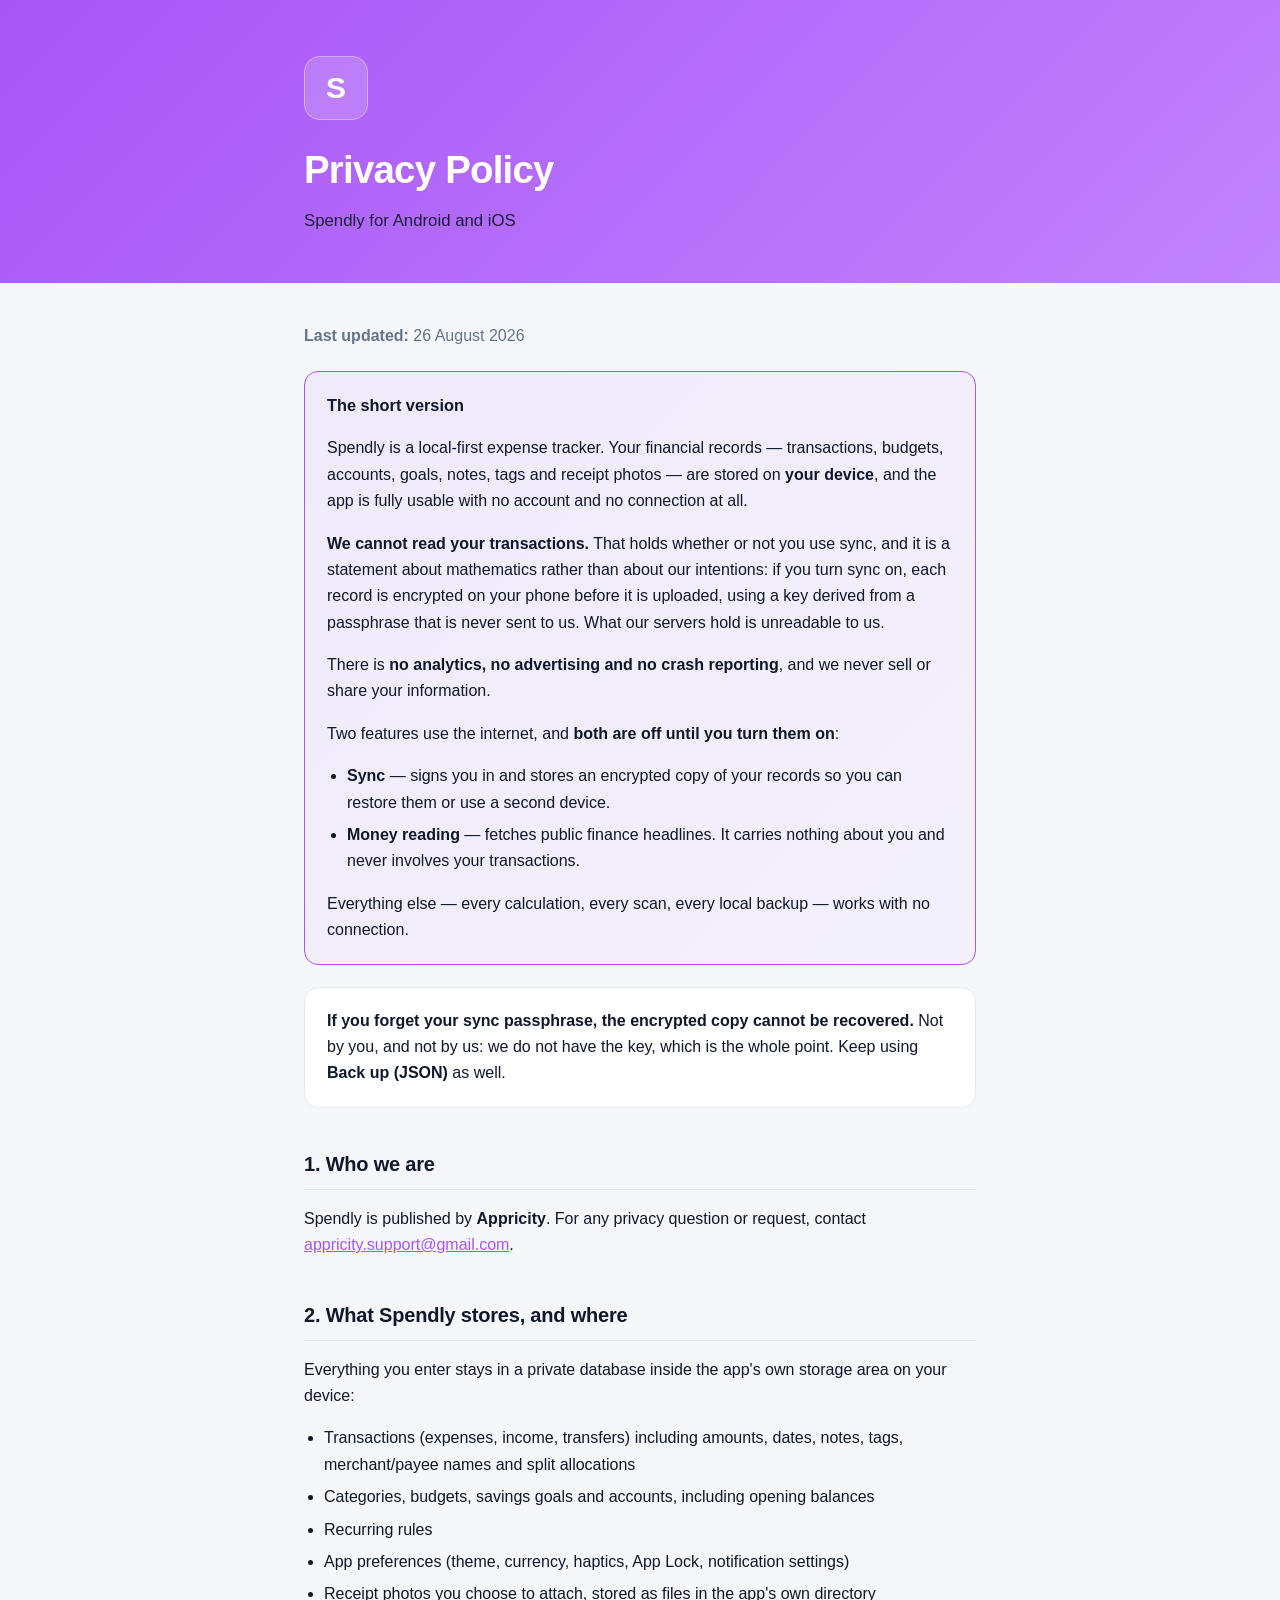
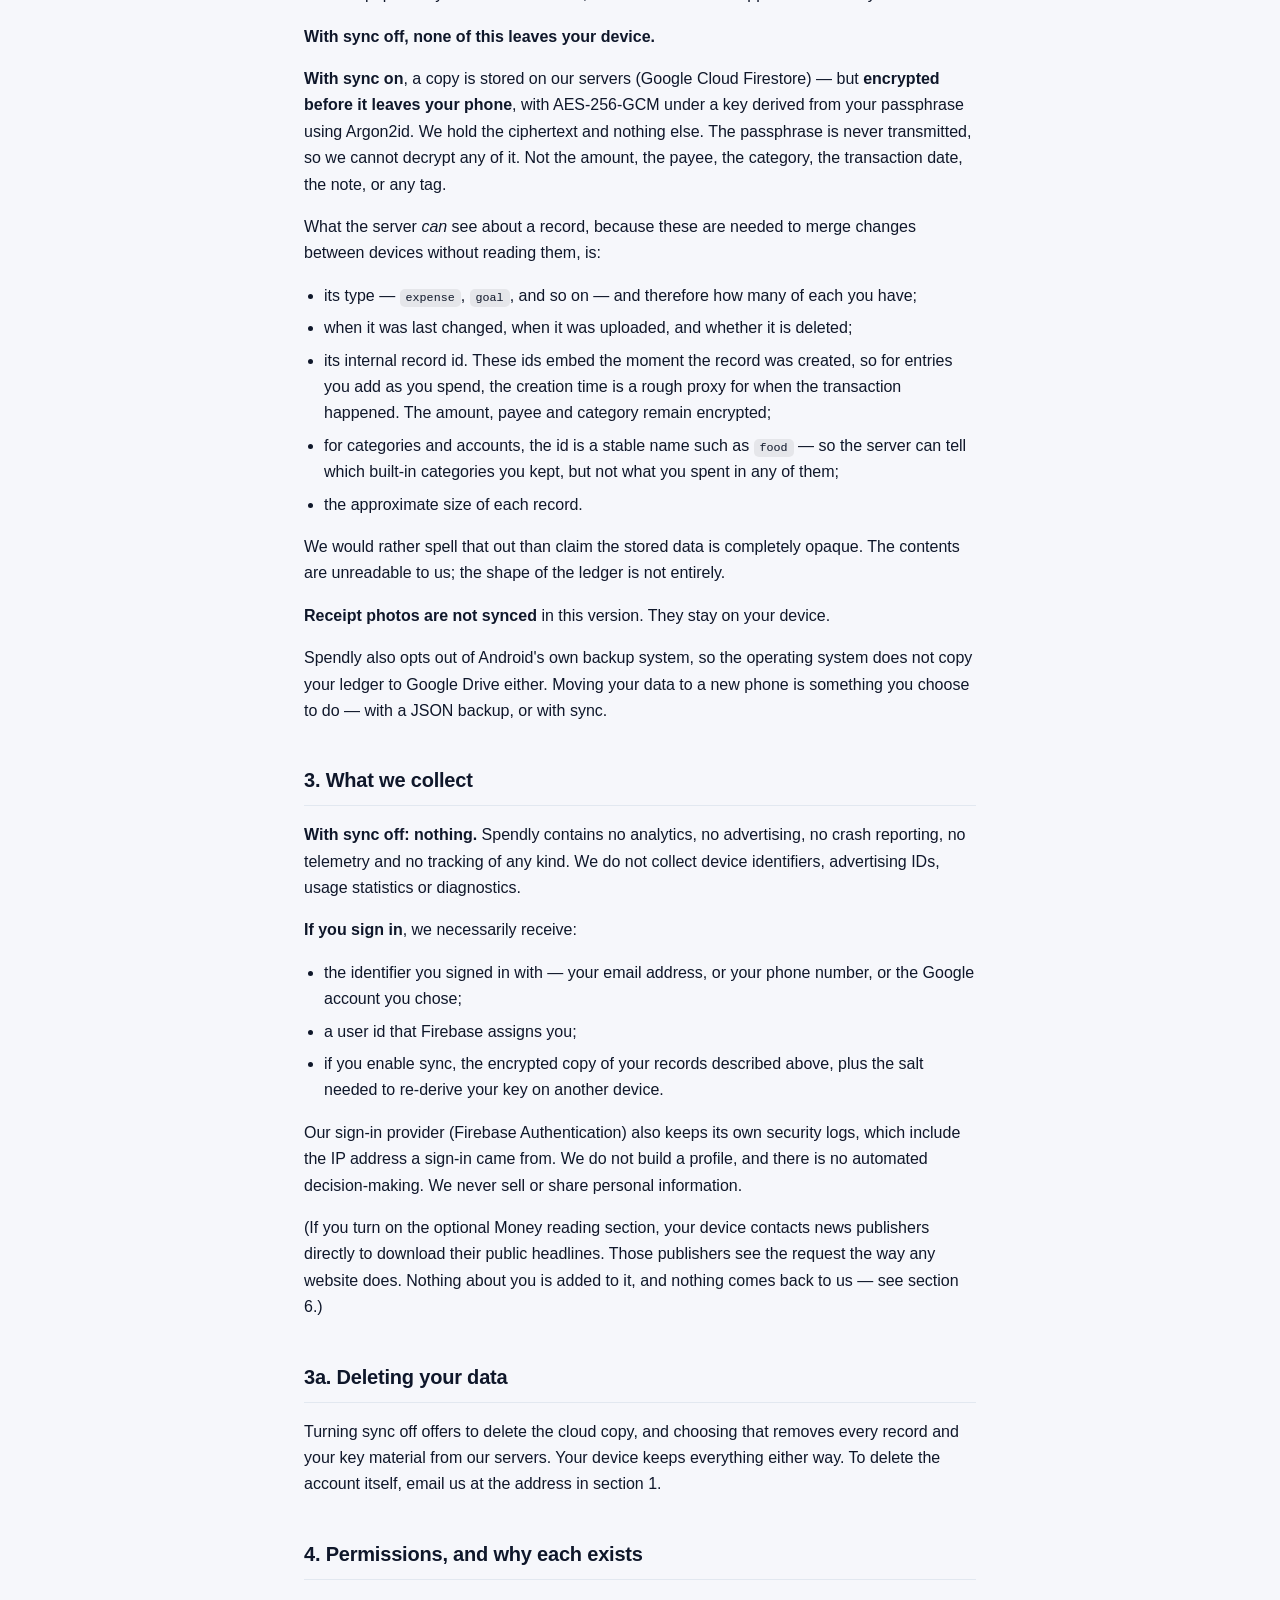
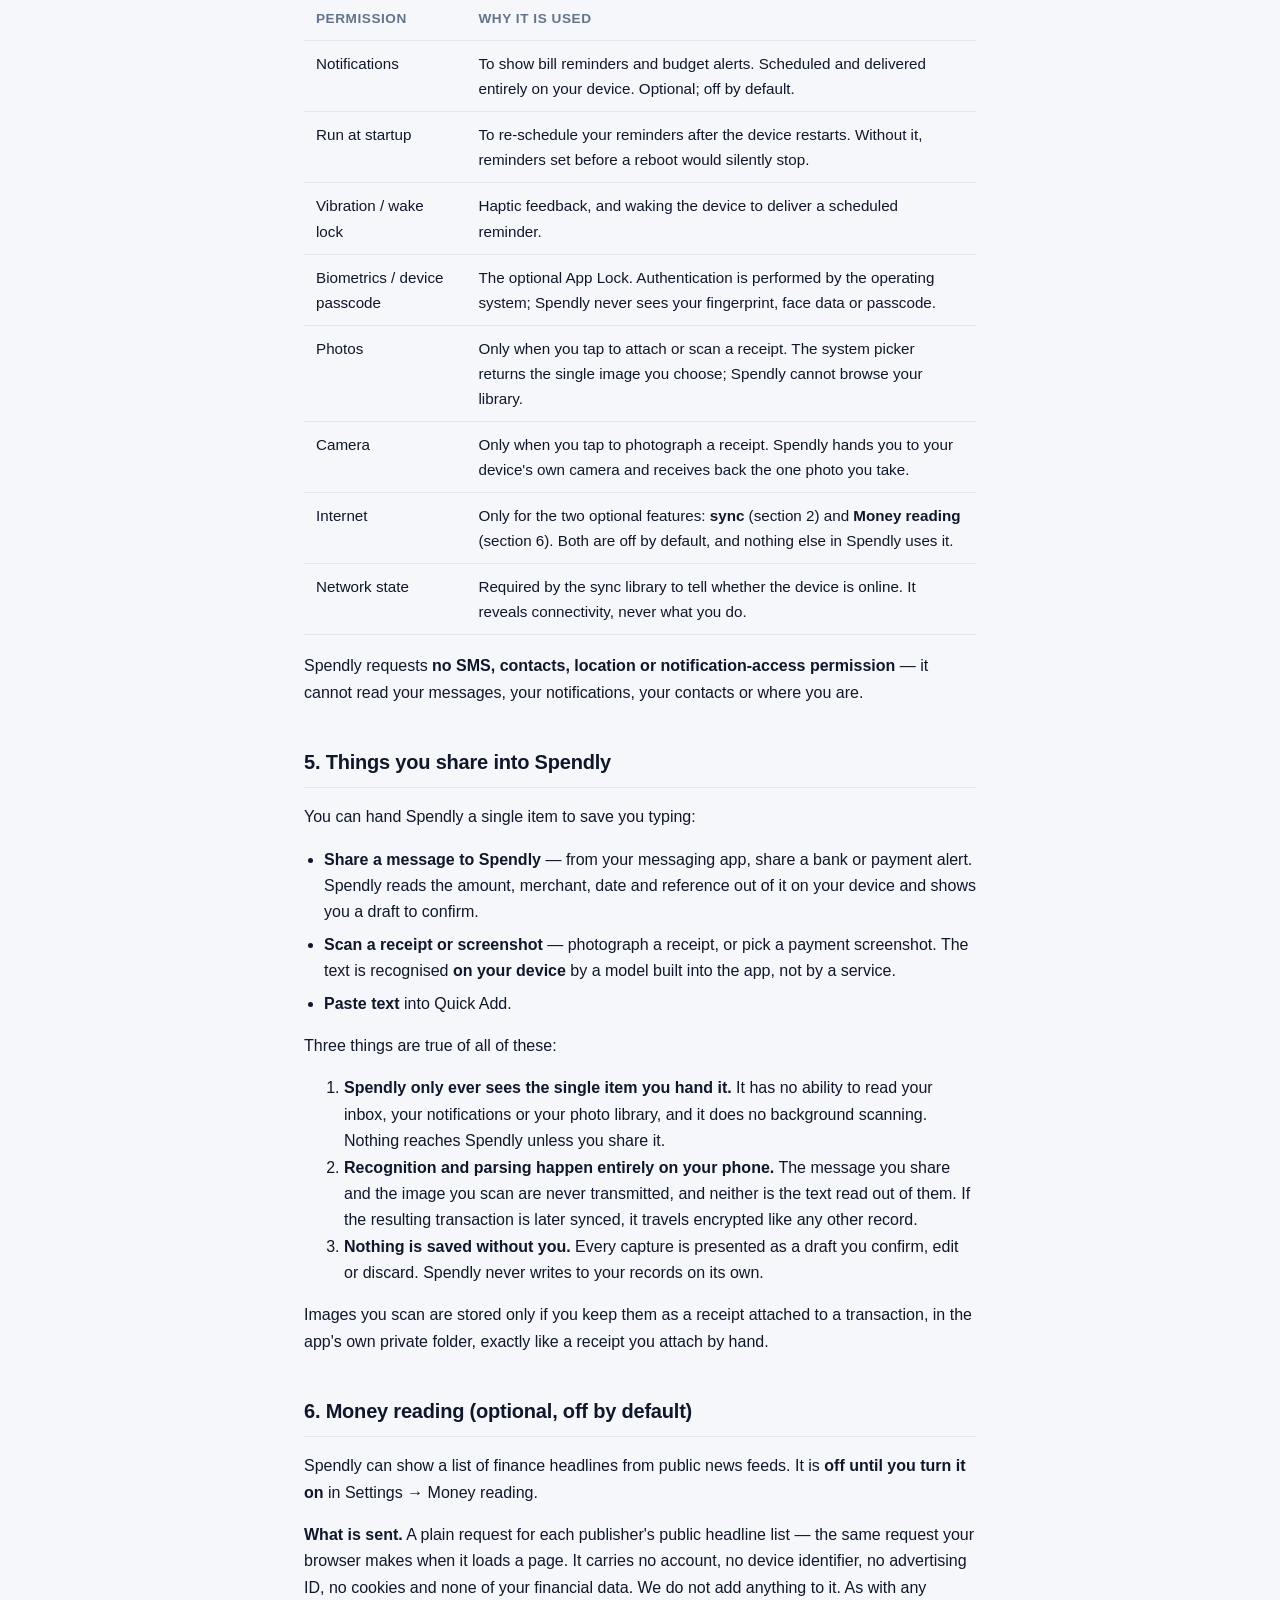
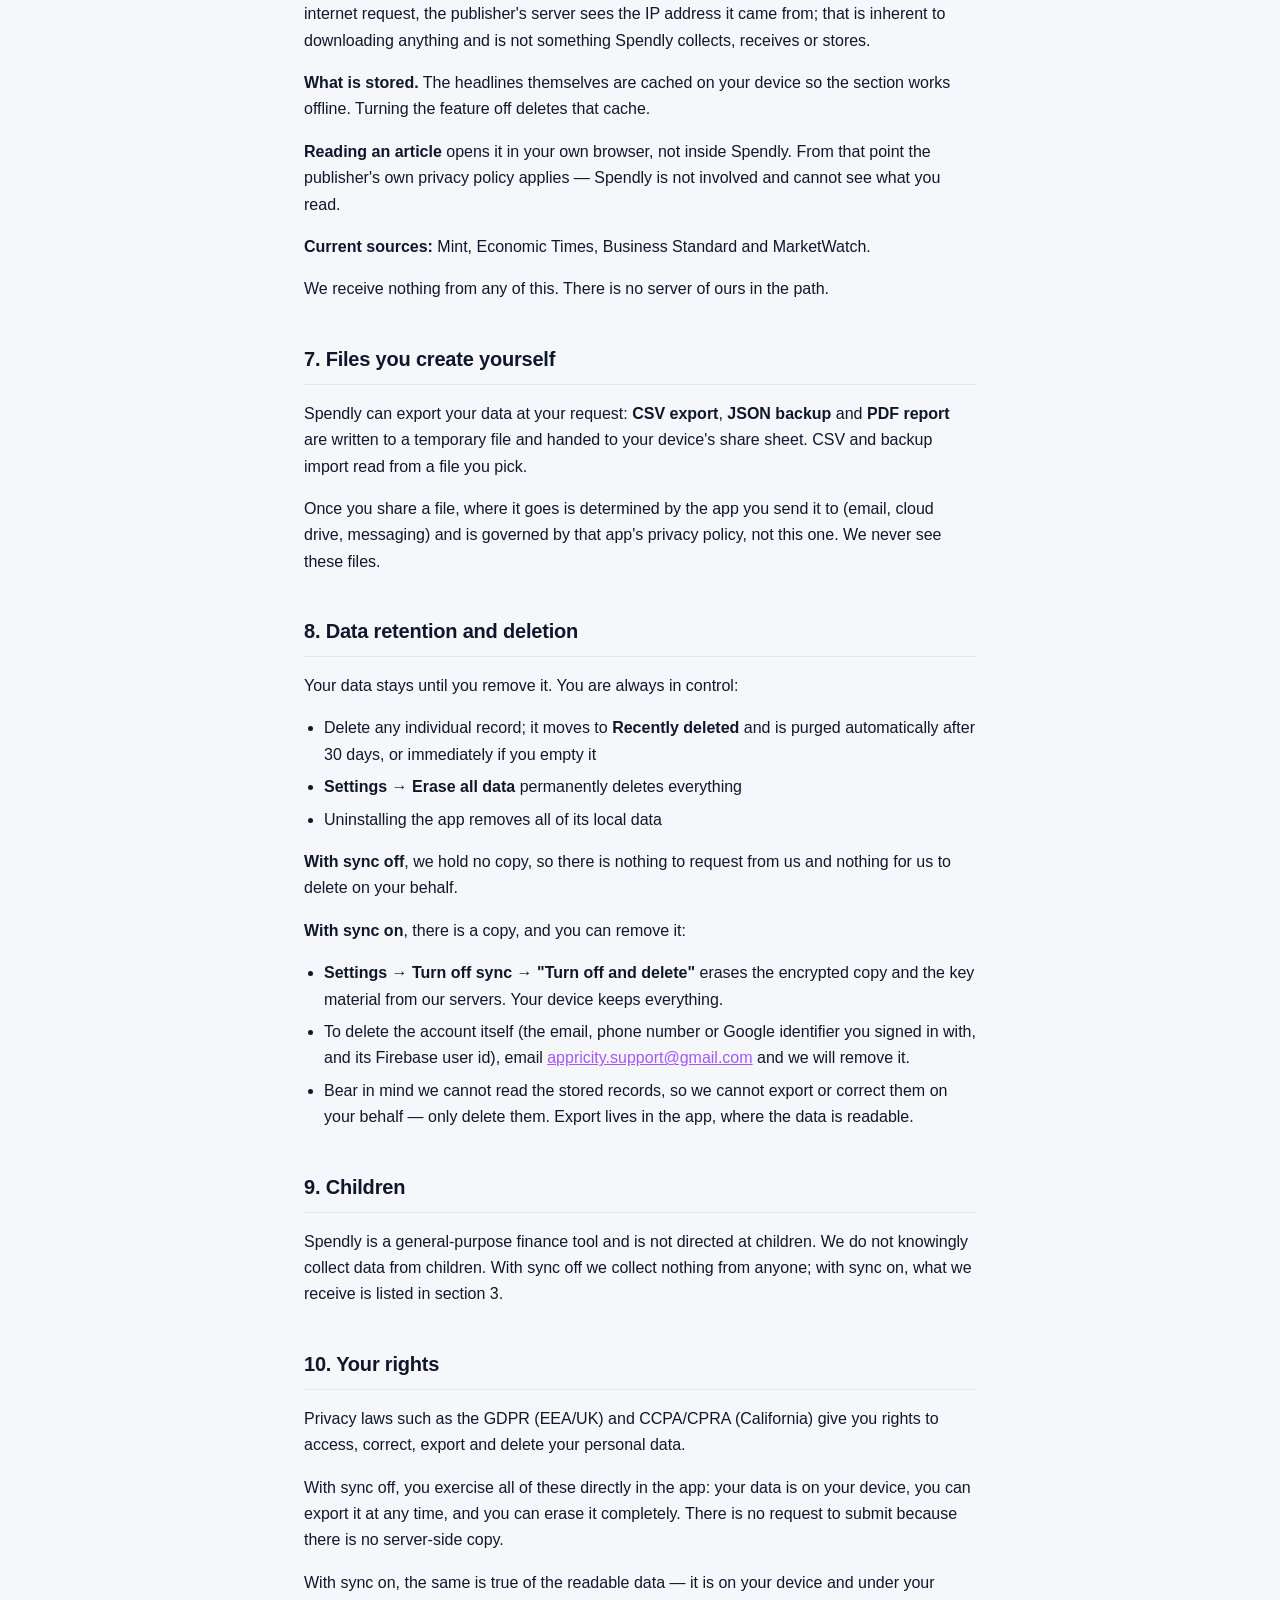
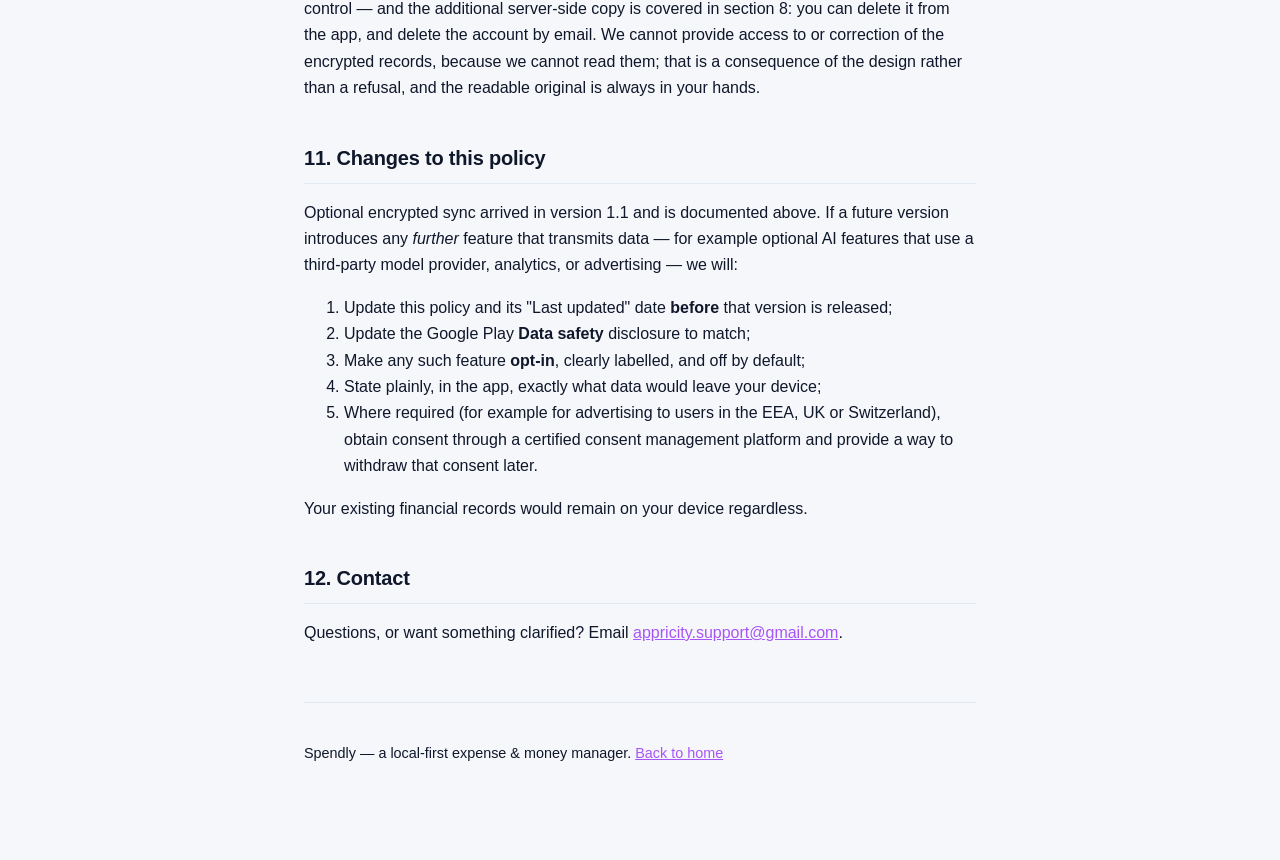
==== commit 3e6912ad: "Update the served policy for sign-in and encrypted sync The published policy was still the pre-sync " ====
--- a/privacy.html
+++ b/privacy.html
@@ -4,7 +4,7 @@
 <meta charset="utf-8">
 <meta name="viewport" content="width=device-width, initial-scale=1">
 <title>Privacy Policy — Spendly</title>
-<meta name="description" content="Spendly's privacy policy. Spendly is an offline expense tracker: your financial data stays on your device.">
+<meta name="description" content="Spendly's privacy policy. Spendly is a local-first expense tracker: your financial data stays on your device, and optional sync is end-to-end encrypted.">
 <link rel="stylesheet" href="style.css">
 </head>
 <body>
@@ -19,23 +19,38 @@
 
 <main class="wrap">
 
-  <p class="muted"><strong>Last updated:</strong> 16 August 2026</p>
+  <p class="muted"><strong>Last updated:</strong> 26 August 2026</p>
 
   <div class="card highlight">
     <h3 style="margin-top:0">The short version</h3>
-    <p>Spendly is an offline expense tracker. Your financial records —
+    <p>Spendly is a local-first expense tracker. Your financial records —
     transactions, budgets, accounts, goals, notes, tags and receipt photos —
-    are stored <strong>only on your device</strong>. We do not have a copy of
-    them. There is no account to create and nothing to sign in to.</p>
-    <p><strong>Spendly never sends your financial data anywhere.</strong>
-    There is no sync, no analytics, no advertising and no crash reporting.</p>
-    <p style="margin-bottom:0">The app makes exactly one kind of network
-    request, and only if you switch it on: the optional <strong>Money
-    reading</strong> section fetches public finance headlines from a few news
-    publishers. It is <strong>off by default</strong>, it carries nothing about
-    you, and your transactions are never involved. Everything else in Spendly —
-    every calculation, every scan, every backup — works with no connection at
-    all.</p>
+    are stored on <strong>your device</strong>, and the app is fully usable
+    with no account and no connection at all.</p>
+    <p><strong>We cannot read your transactions.</strong> That holds whether or
+    not you use sync, and it is a statement about mathematics rather than about
+    our intentions: if you turn sync on, each record is encrypted on your phone
+    before it is uploaded, using a key derived from a passphrase that is never
+    sent to us. What our servers hold is unreadable to us.</p>
+    <p>There is <strong>no analytics, no advertising and no crash
+    reporting</strong>, and we never sell or share your information.</p>
+    <p>Two features use the internet, and <strong>both are off until you turn
+    them on</strong>:</p>
+    <ul class="clean">
+      <li><strong>Sync</strong> — signs you in and stores an encrypted copy of
+        your records so you can restore them or use a second device.</li>
+      <li><strong>Money reading</strong> — fetches public finance headlines. It
+        carries nothing about you and never involves your transactions.</li>
+    </ul>
+    <p style="margin-bottom:0">Everything else — every calculation, every scan,
+    every local backup — works with no connection.</p>
+  </div>
+
+  <div class="card">
+    <p style="margin:0"><strong>If you forget your sync passphrase, the
+    encrypted copy cannot be recovered.</strong> Not by you, and not by us: we
+    do not have the key, which is the whole point. Keep using <strong>Back up
+    (JSON)</strong> as well.</p>
   </div>
 
   <h2>1. Who we are</h2>
@@ -57,20 +72,66 @@
     <li>Receipt photos you choose to attach, stored as files in the app's own
       directory</li>
   </ul>
-  <p>We never receive any of this. It is not uploaded, backed up to our
-  systems, or shared with anyone, because there is nowhere for it to go.</p>
+  <p><strong>With sync off, none of this leaves your device.</strong></p>
+  <p><strong>With sync on</strong>, a copy is stored on our servers (Google
+  Cloud Firestore) — but <strong>encrypted before it leaves your phone</strong>,
+  with AES-256-GCM under a key derived from your passphrase using Argon2id. We
+  hold the ciphertext and nothing else. The passphrase is never transmitted, so
+  we cannot decrypt any of it. Not the amount, the payee, the category, the
+  transaction date, the note, or any tag.</p>
+  <p>What the server <em>can</em> see about a record, because these are needed
+  to merge changes between devices without reading them, is:</p>
+  <ul class="clean">
+    <li>its type — <code>expense</code>, <code>goal</code>, and so on — and
+      therefore how many of each you have;</li>
+    <li>when it was last changed, when it was uploaded, and whether it is
+      deleted;</li>
+    <li>its internal record id. These ids embed the moment the record was
+      created, so for entries you add as you spend, the creation time is a
+      rough proxy for when the transaction happened. The amount, payee and
+      category remain encrypted;</li>
+    <li>for categories and accounts, the id is a stable name such as
+      <code>food</code> — so the server can tell which built-in categories you
+      kept, but not what you spent in any of them;</li>
+    <li>the approximate size of each record.</li>
+  </ul>
+  <p>We would rather spell that out than claim the stored data is completely
+  opaque. The contents are unreadable to us; the shape of the ledger is not
+  entirely.</p>
+  <p><strong>Receipt photos are not synced</strong> in this version. They stay
+  on your device.</p>
+  <p>Spendly also opts out of Android's own backup system, so the operating
+  system does not copy your ledger to Google Drive either. Moving your data to
+  a new phone is something you choose to do — with a JSON backup, or with
+  sync.</p>
 
   <h2>3. What we collect</h2>
-  <p><strong>Nothing.</strong> Spendly contains no analytics, no advertising,
-  no crash reporting, no telemetry and no tracking of any kind. We do not
-  collect device identifiers, advertising IDs, IP addresses, usage statistics
-  or diagnostics.</p>
-  <p>We therefore also do not sell or share personal information, and there is
-  no profiling or automated decision-making.</p>
+  <p><strong>With sync off: nothing.</strong> Spendly contains no analytics, no
+  advertising, no crash reporting, no telemetry and no tracking of any kind. We
+  do not collect device identifiers, advertising IDs, usage statistics or
+  diagnostics.</p>
+  <p><strong>If you sign in</strong>, we necessarily receive:</p>
+  <ul class="clean">
+    <li>the identifier you signed in with — your email address, or your phone
+      number, or the Google account you chose;</li>
+    <li>a user id that Firebase assigns you;</li>
+    <li>if you enable sync, the encrypted copy of your records described above,
+      plus the salt needed to re-derive your key on another device.</li>
+  </ul>
+  <p>Our sign-in provider (Firebase Authentication) also keeps its own security
+  logs, which include the IP address a sign-in came from. We do not build a
+  profile, and there is no automated decision-making. We never sell or share
+  personal information.</p>
   <p>(If you turn on the optional Money reading section, your device contacts
   news publishers directly to download their public headlines. Those publishers
   see the request the way any website does. Nothing about you is added to it,
   and nothing comes back to us — see section 6.)</p>
+
+  <h2>3a. Deleting your data</h2>
+  <p>Turning sync off offers to delete the cloud copy, and choosing that
+  removes every record and your key material from our servers. Your device
+  keeps everything either way. To delete the account itself, email us at the
+  address in section 1.</p>
 
   <h2>4. Permissions, and why each exists</h2>
   <table>
@@ -92,9 +153,13 @@
     <tr><td>Camera</td><td>Only when you tap to photograph a receipt. Spendly
       hands you to your device's own camera and receives back the one photo you
       take.</td></tr>
-    <tr><td>Internet</td><td>Only for the optional <strong>Money reading</strong>
-      section (see section 6). Off by default. Nothing else in Spendly uses
+    <tr><td>Internet</td><td>Only for the two optional features:
+      <strong>sync</strong> (section 2) and <strong>Money reading</strong>
+      (section 6). Both are off by default, and nothing else in Spendly uses
       it.</td></tr>
+    <tr><td>Network state</td><td>Required by the sync library to tell whether
+      the device is online. It reveals connectivity, never what you
+      do.</td></tr>
   </table>
   <p>Spendly requests <strong>no SMS, contacts, location or
   notification-access permission</strong> — it cannot read your messages, your
@@ -118,11 +183,10 @@
       has no ability to read your inbox, your notifications or your photo
       library, and it does no background scanning. Nothing reaches Spendly
       unless you share it.</li>
-    <li><strong>Nothing is sent anywhere.</strong> Recognition and parsing
-      happen entirely on your phone. Nothing you share or scan is ever
-      transmitted, and the Money reading section (section 6) is completely
-      separate from it — it only ever downloads public headlines and never
-      uploads anything.</li>
+    <li><strong>Recognition and parsing happen entirely on your phone.</strong>
+      The message you share and the image you scan are never transmitted, and
+      neither is the text read out of them. If the resulting transaction is
+      later synced, it travels encrypted like any other record.</li>
     <li><strong>Nothing is saved without you.</strong> Every capture is
       presented as a draft you confirm, edit or discard. Spendly never writes
       to your records on its own.</li>
@@ -132,8 +196,7 @@
   attach by hand.</p>
 
   <h2>6. Money reading (optional, off by default)</h2>
-  <p>Spendly can show a list of finance headlines from public news feeds. This
-  is the <strong>only</strong> feature that uses the internet, and it is
+  <p>Spendly can show a list of finance headlines from public news feeds. It is
   <strong>off until you turn it on</strong> in Settings &rarr; Money
   reading.</p>
   <p><strong>What is sent.</strong> A plain request for each publisher's public
@@ -173,25 +236,46 @@
       everything</li>
     <li>Uninstalling the app removes all of its local data</li>
   </ul>
-  <p>Because we hold no copy, there is nothing for you to request from us and
-  nothing for us to delete on your behalf.</p>
+  <p><strong>With sync off</strong>, we hold no copy, so there is nothing to
+  request from us and nothing for us to delete on your behalf.</p>
+  <p><strong>With sync on</strong>, there is a copy, and you can remove it:</p>
+  <ul class="clean">
+    <li><strong>Settings → Turn off sync → "Turn off and delete"</strong>
+      erases the encrypted copy and the key material from our servers. Your
+      device keeps everything.</li>
+    <li>To delete the account itself (the email, phone number or Google
+      identifier you signed in with, and its Firebase user id), email
+      <a href="mailto:appricity.support@gmail.com">appricity.support@gmail.com</a>
+      and we will remove it.</li>
+    <li>Bear in mind we cannot read the stored records, so we cannot export or
+      correct them on your behalf — only delete them. Export lives in the app,
+      where the data is readable.</li>
+  </ul>
 
   <h2>9. Children</h2>
   <p>Spendly is a general-purpose finance tool and is not directed at children.
-  We do not knowingly collect data from anyone — including children — because
-  we do not collect data at all.</p>
+  We do not knowingly collect data from children. With sync off we collect
+  nothing from anyone; with sync on, what we receive is listed in section 3.</p>
 
   <h2>10. Your rights</h2>
   <p>Privacy laws such as the GDPR (EEA/UK) and CCPA/CPRA (California) give you
-  rights to access, correct, export and delete your personal data. In Spendly
-  you exercise all of these directly in the app: your data is on your device,
-  you can export it at any time, and you can erase it completely. There is no
-  request to submit because there is no server-side copy.</p>
+  rights to access, correct, export and delete your personal data.</p>
+  <p>With sync off, you exercise all of these directly in the app: your data is
+  on your device, you can export it at any time, and you can erase it
+  completely. There is no request to submit because there is no server-side
+  copy.</p>
+  <p>With sync on, the same is true of the readable data — it is on your device
+  and under your control — and the additional server-side copy is covered in
+  section 8: you can delete it from the app, and delete the account by email.
+  We cannot provide access to or correction of the encrypted records, because
+  we cannot read them; that is a consequence of the design rather than a
+  refusal, and the readable original is always in your hands.</p>
 
   <h2>11. Changes to this policy</h2>
-  <p>If a future version of Spendly introduces any feature that transmits data
-  — for example optional cloud sync, optional AI features that use a
-  third-party model provider, analytics, or advertising — we will:</p>
+  <p>Optional encrypted sync arrived in version 1.1 and is documented above. If
+  a future version introduces any <em>further</em> feature that transmits data
+  — for example optional AI features that use a third-party model provider,
+  analytics, or advertising — we will:</p>
   <ol>
     <li>Update this policy and its "Last updated" date <strong>before</strong>
       that version is released;</li>
@@ -212,7 +296,7 @@
   <a href="mailto:appricity.support@gmail.com">appricity.support@gmail.com</a>.</p>
 
   <footer>
-    <p>Spendly — an offline-first expense &amp; money manager.
+    <p>Spendly — a local-first expense &amp; money manager.
     <a href="index.html">Back to home</a></p>
   </footer>
 
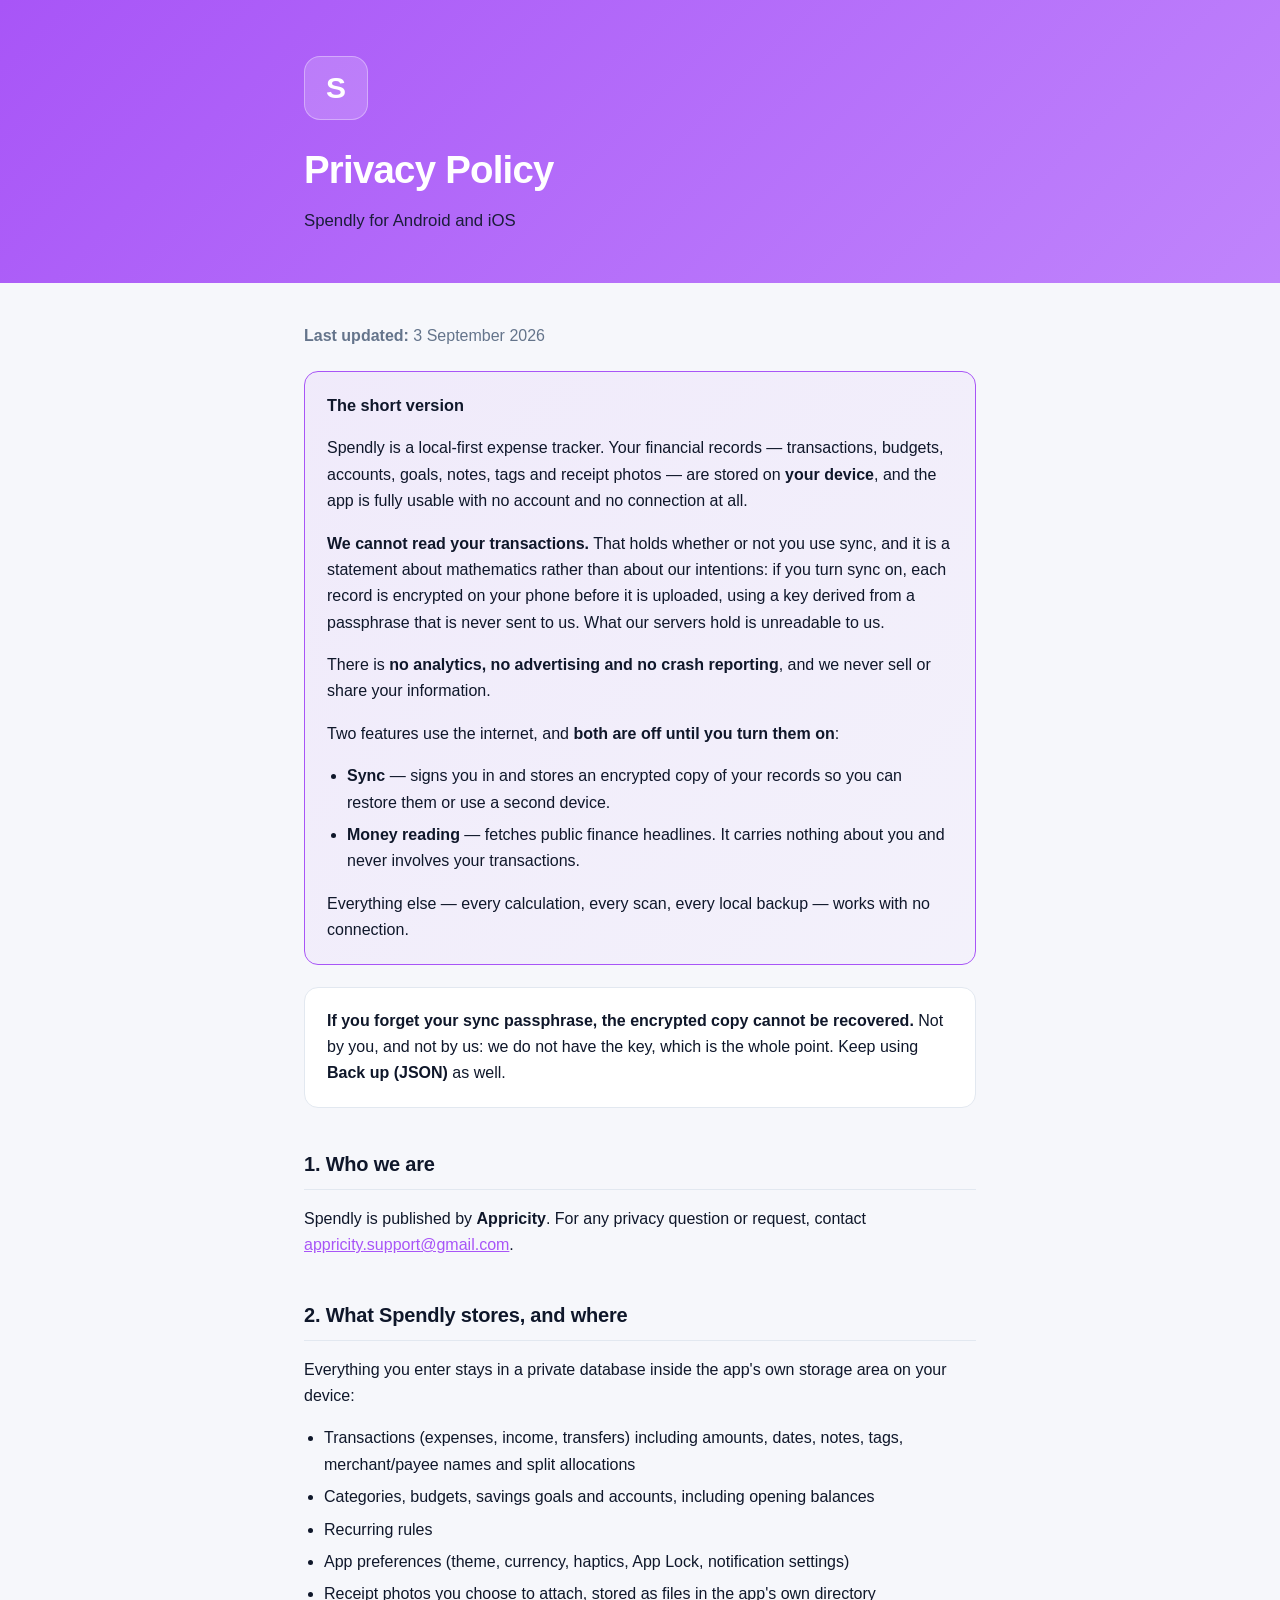
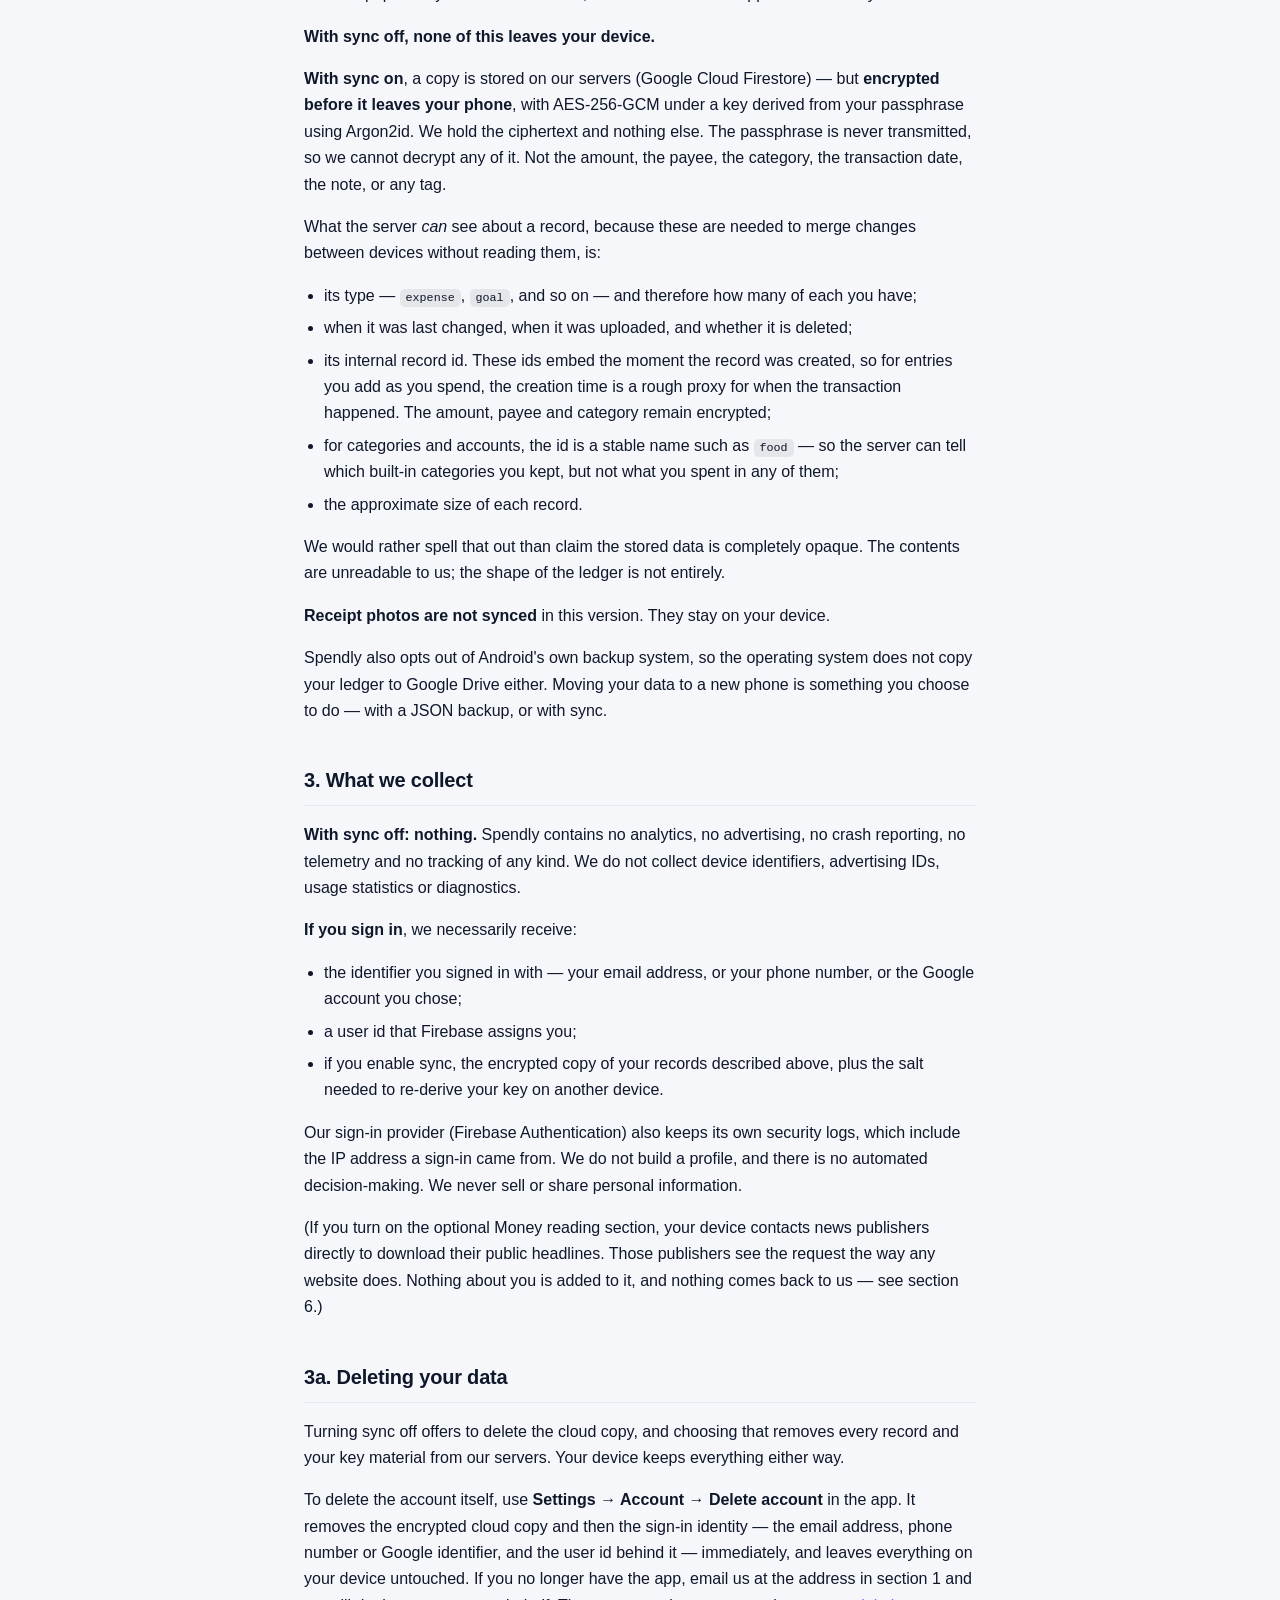
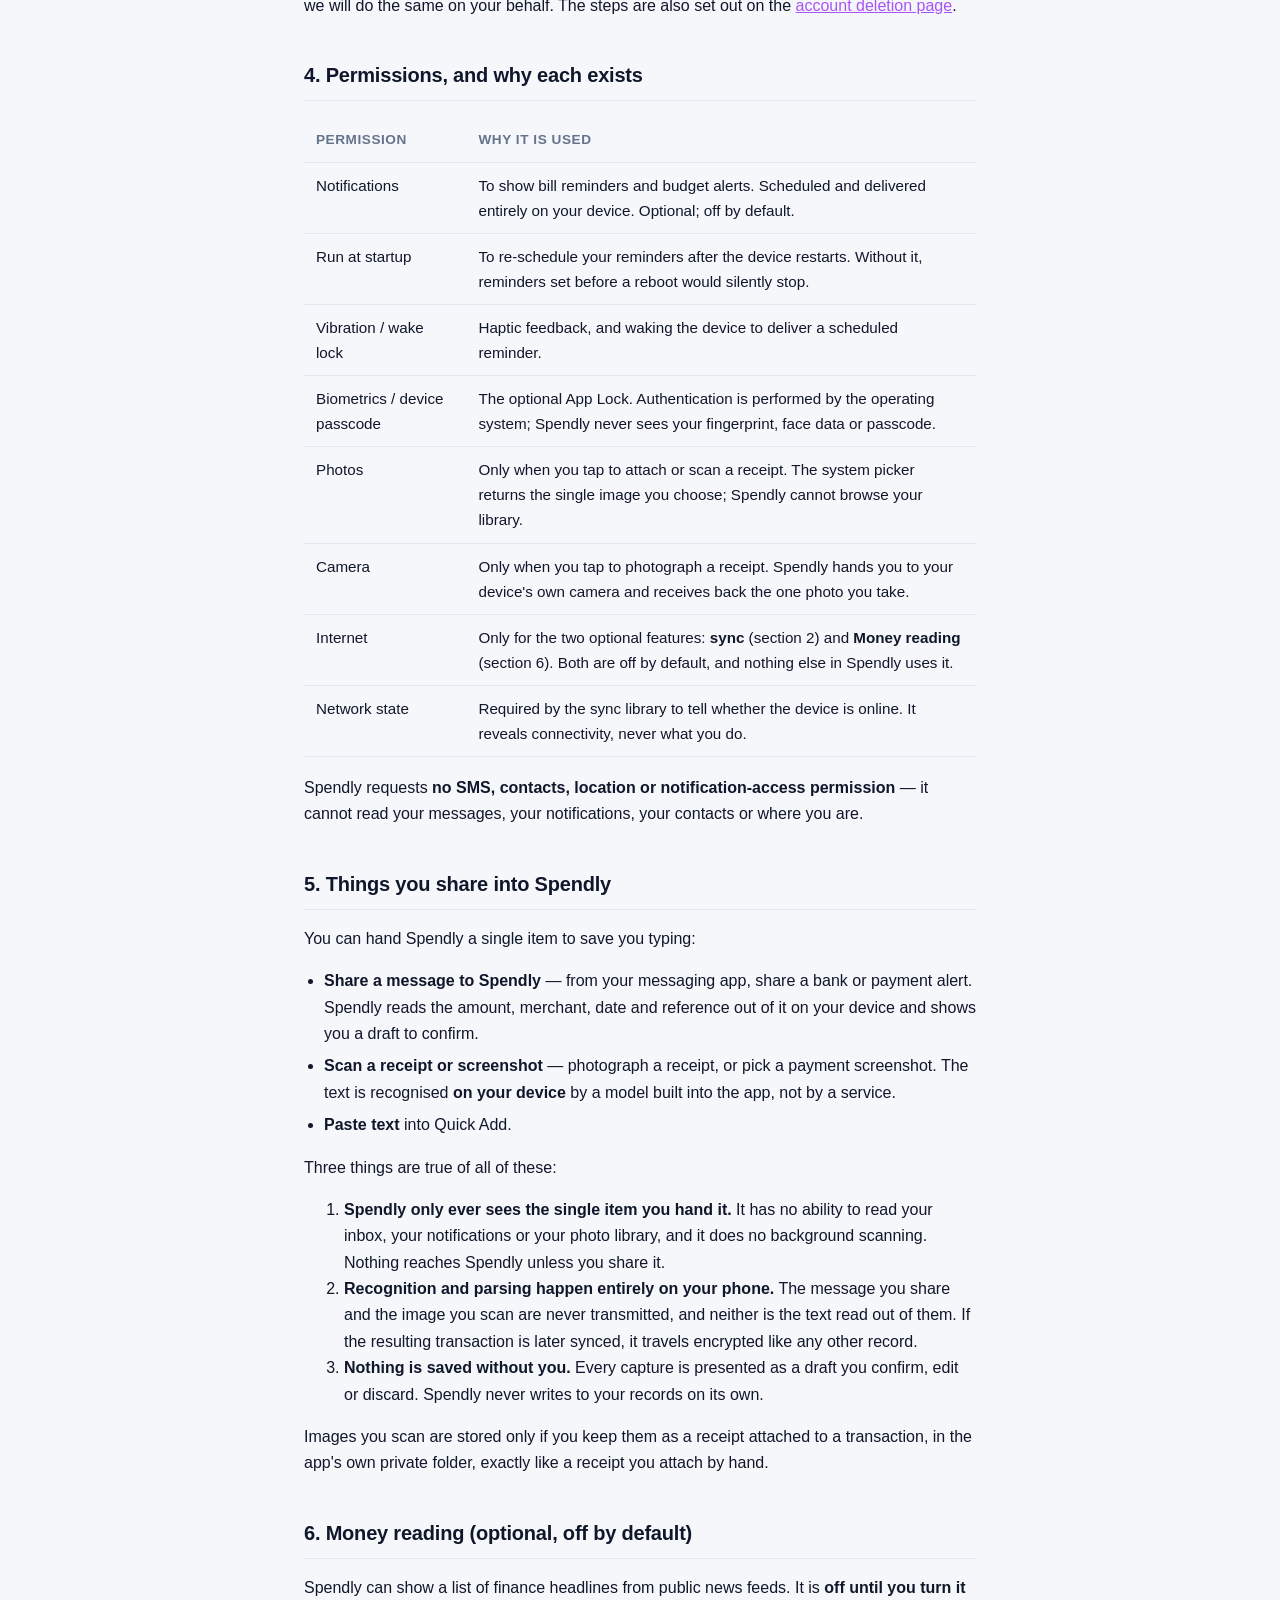
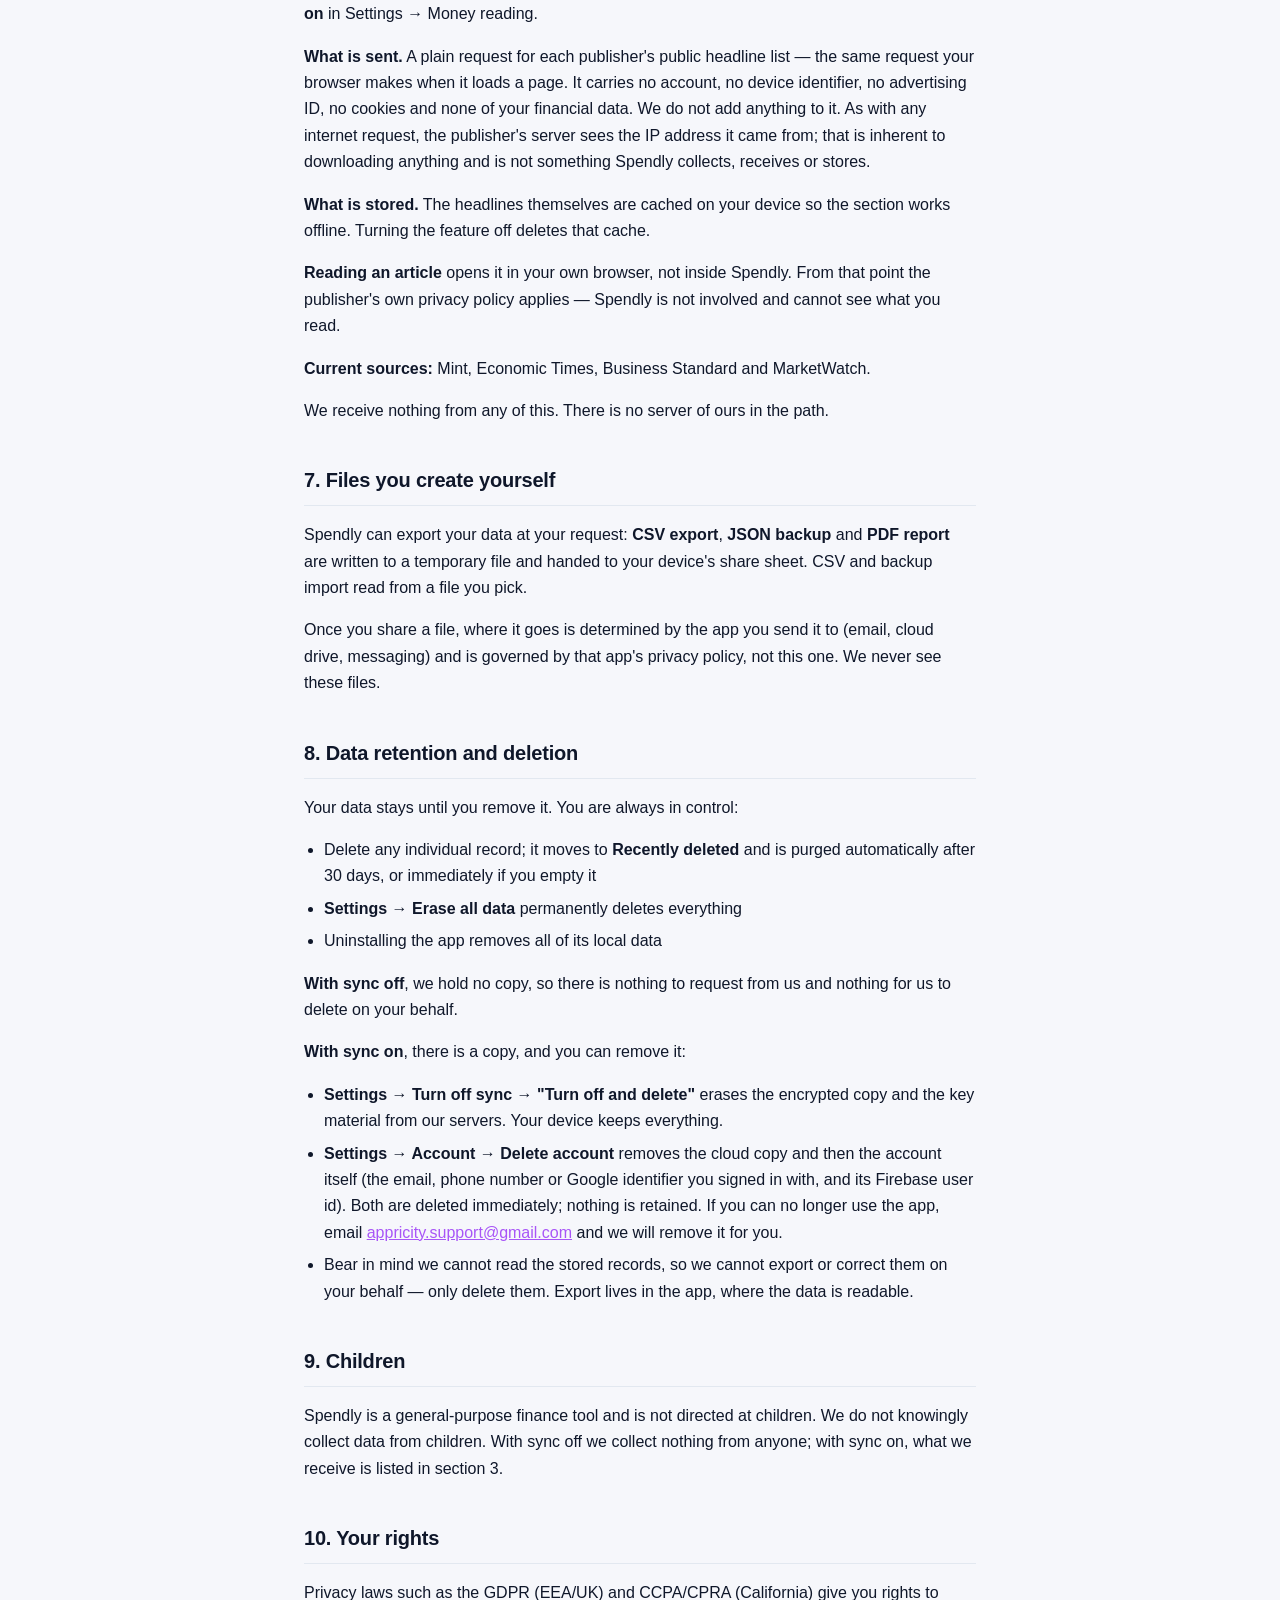
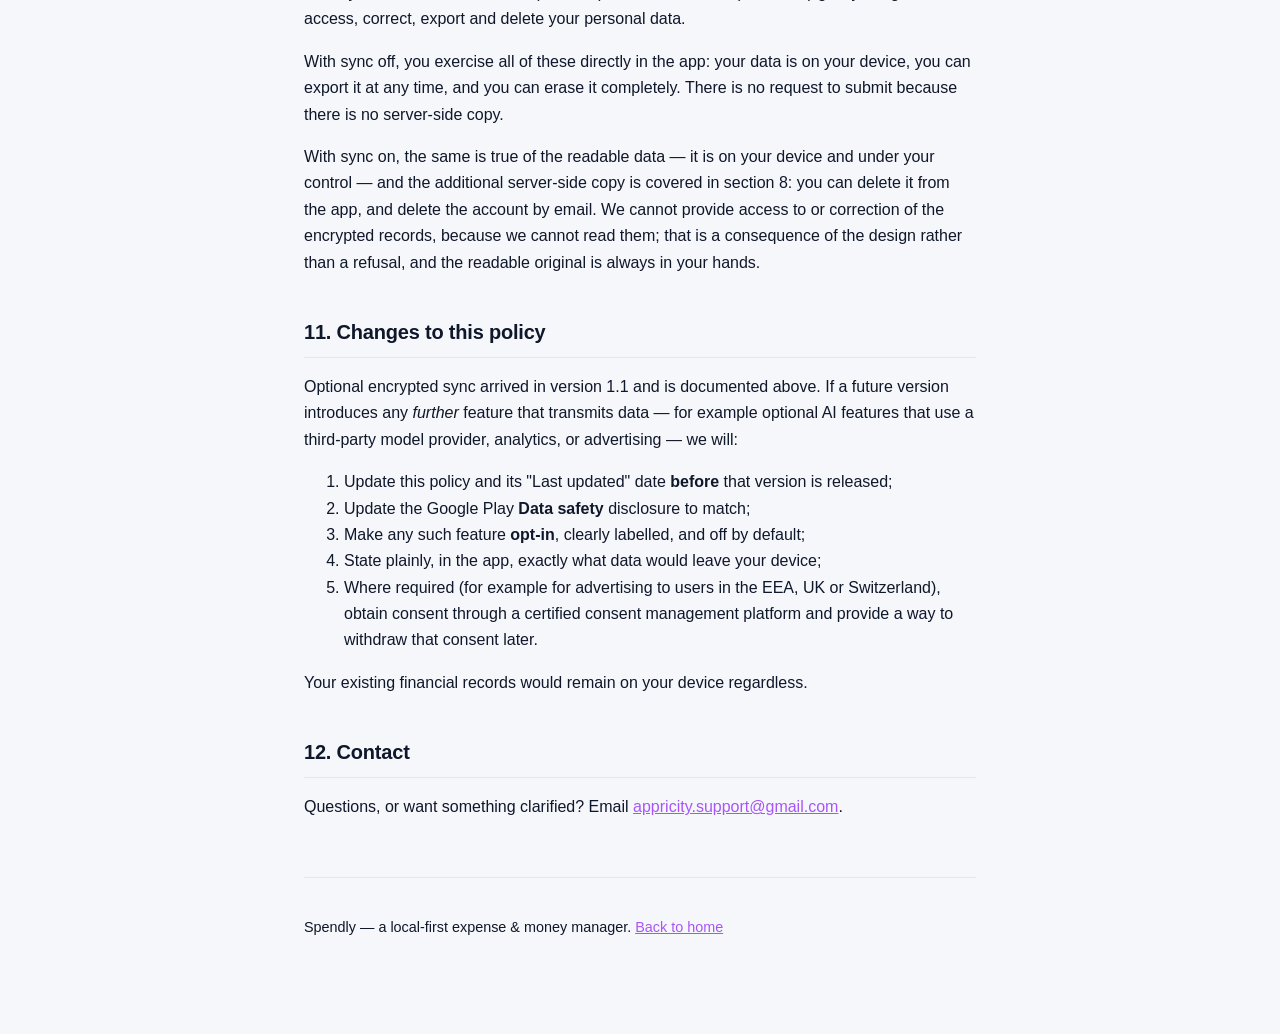
==== commit 98a09e64: "Describe in-app account deletion and add the deletion page Play asks for Settings -> Account -> Dele" ====
--- a/privacy.html
+++ b/privacy.html
@@ -19,7 +19,7 @@
 
 <main class="wrap">
 
-  <p class="muted"><strong>Last updated:</strong> 26 August 2026</p>
+  <p class="muted"><strong>Last updated:</strong> 3 September 2026</p>
 
   <div class="card highlight">
     <h3 style="margin-top:0">The short version</h3>
@@ -130,8 +130,14 @@
   <h2>3a. Deleting your data</h2>
   <p>Turning sync off offers to delete the cloud copy, and choosing that
   removes every record and your key material from our servers. Your device
-  keeps everything either way. To delete the account itself, email us at the
-  address in section 1.</p>
+  keeps everything either way.</p>
+  <p>To delete the account itself, use <strong>Settings → Account → Delete
+  account</strong> in the app. It removes the encrypted cloud copy and then
+  the sign-in identity — the email address, phone number or Google identifier,
+  and the user id behind it — immediately, and leaves everything on your
+  device untouched. If you no longer have the app, email us at the address in
+  section 1 and we will do the same on your behalf. The steps are also set out
+  on the <a href="delete-account.html">account deletion page</a>.</p>
 
   <h2>4. Permissions, and why each exists</h2>
   <table>
@@ -243,10 +249,13 @@
     <li><strong>Settings → Turn off sync → "Turn off and delete"</strong>
       erases the encrypted copy and the key material from our servers. Your
       device keeps everything.</li>
-    <li>To delete the account itself (the email, phone number or Google
-      identifier you signed in with, and its Firebase user id), email
+    <li><strong>Settings → Account → Delete account</strong> removes the
+      cloud copy and then the account itself (the email, phone number or
+      Google identifier you signed in with, and its Firebase user id). Both
+      are deleted immediately; nothing is retained. If you can no longer use
+      the app, email
       <a href="mailto:appricity.support@gmail.com">appricity.support@gmail.com</a>
-      and we will remove it.</li>
+      and we will remove it for you.</li>
     <li>Bear in mind we cannot read the stored records, so we cannot export or
       correct them on your behalf — only delete them. Export lives in the app,
       where the data is readable.</li>
